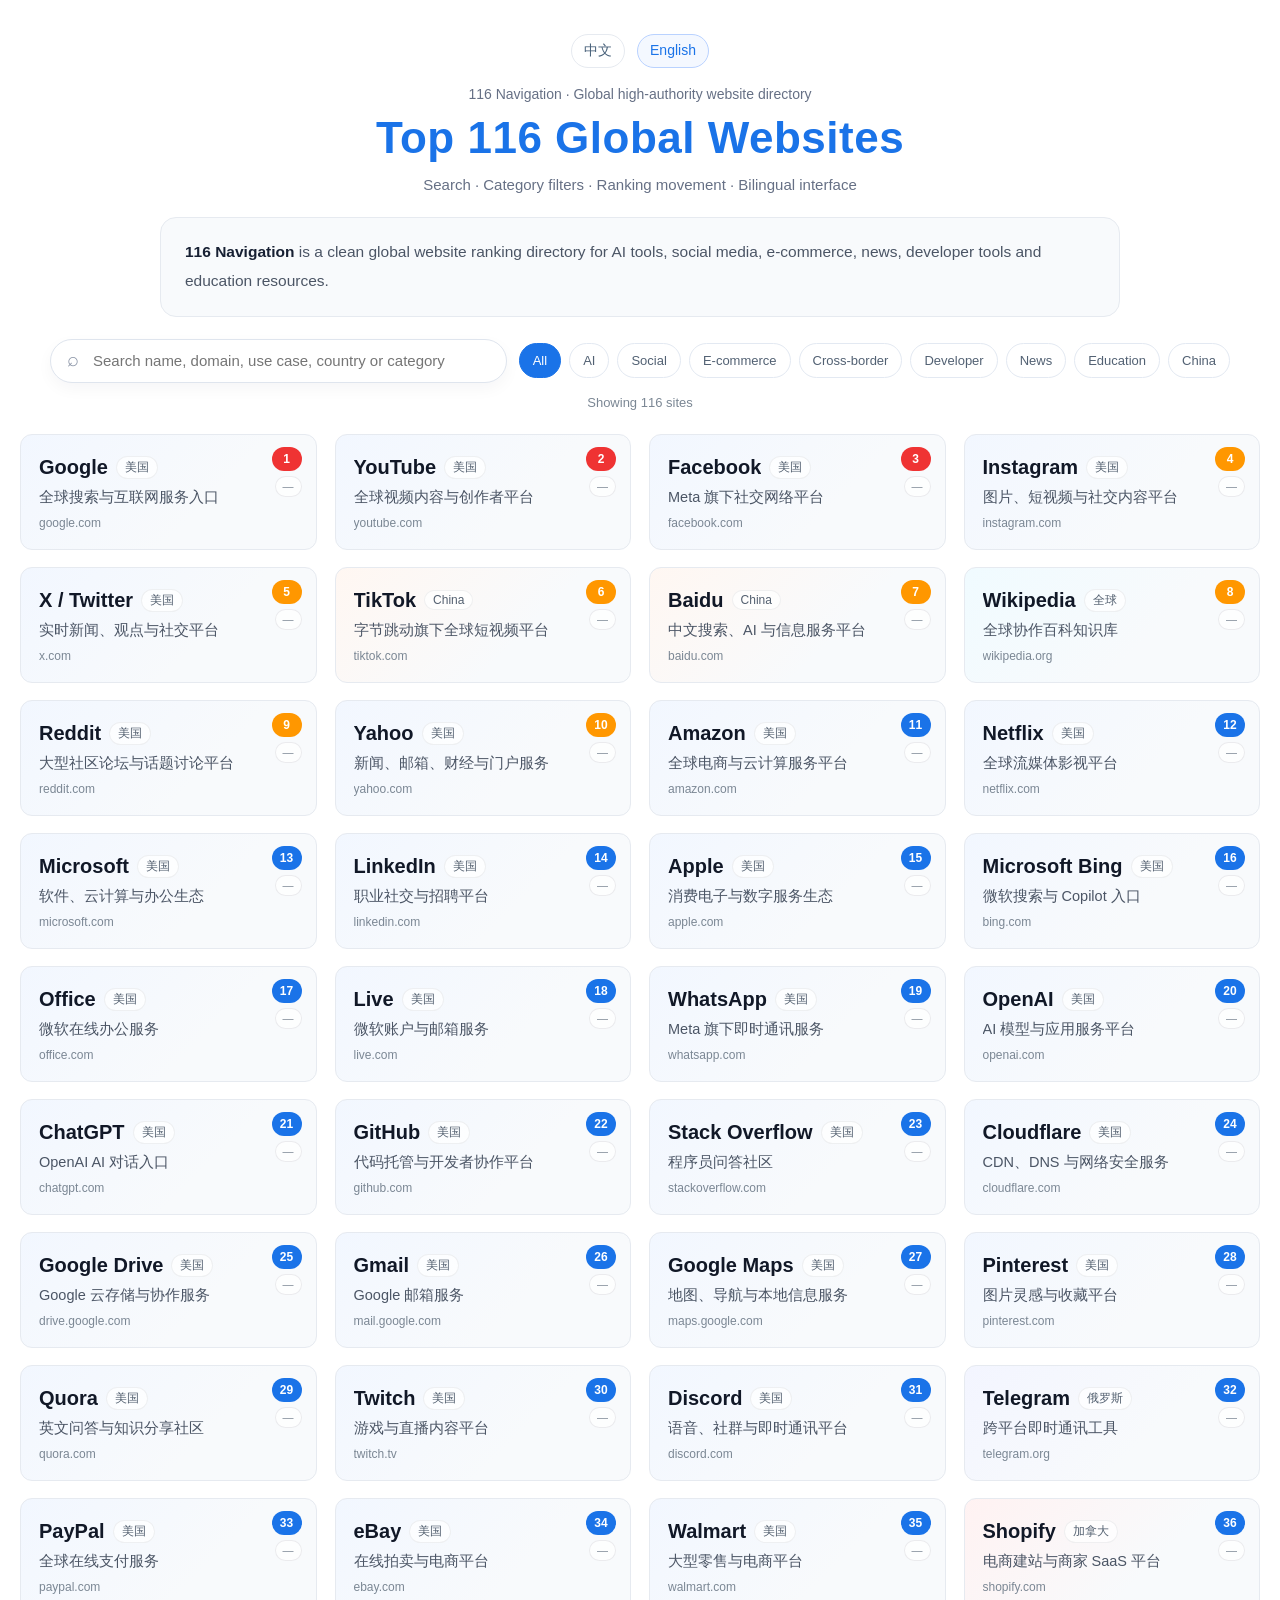
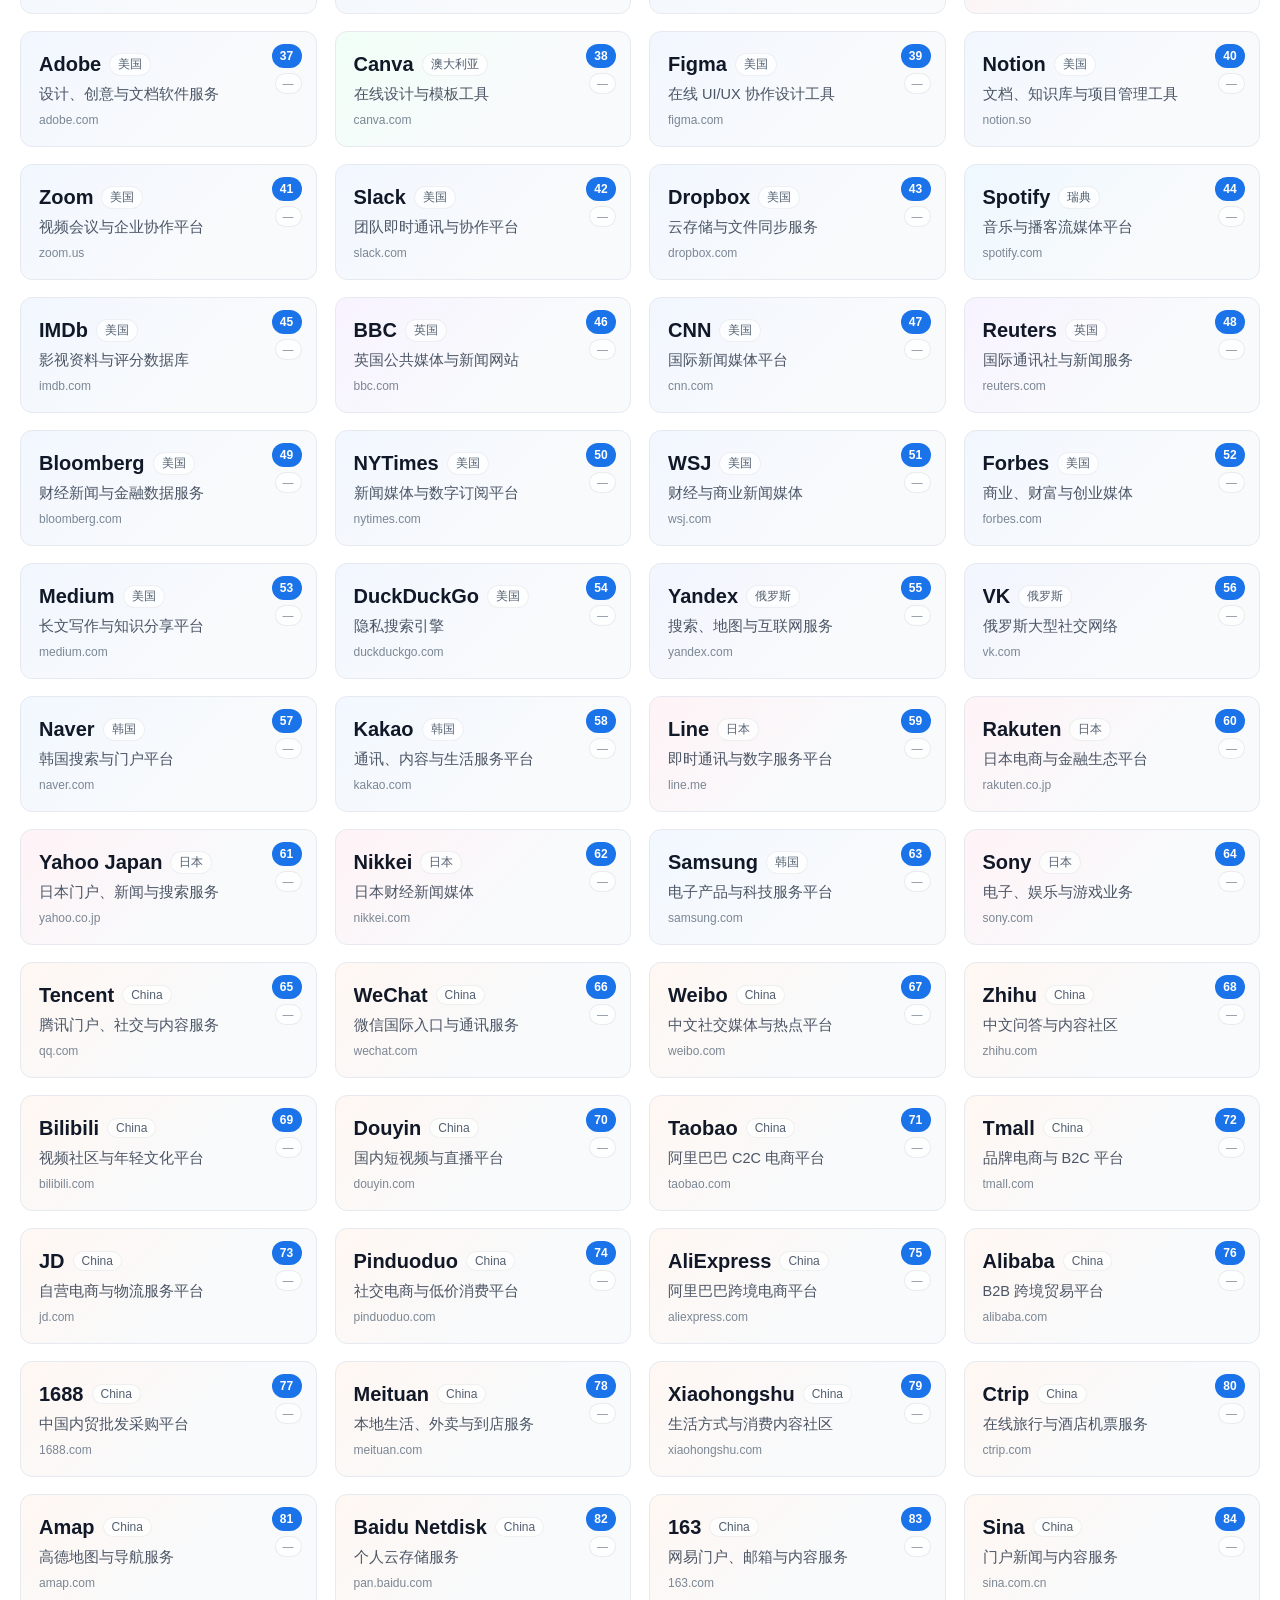
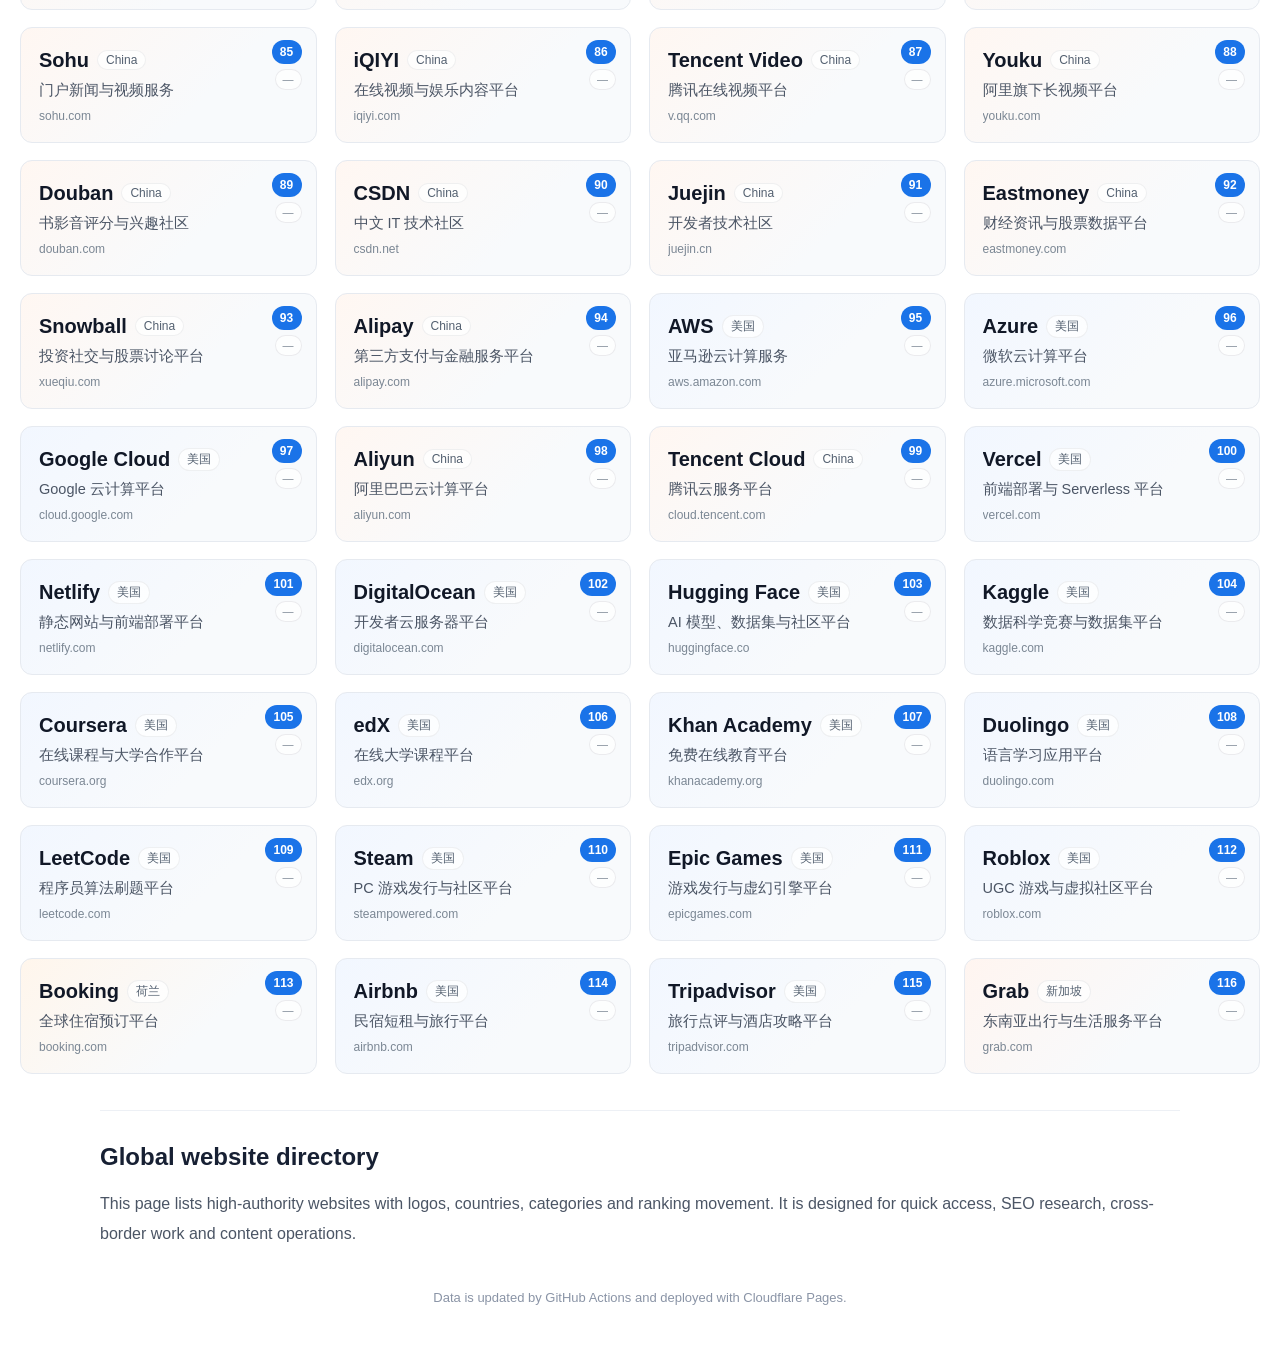
==== en/index.html @ c4fde1b6 "Add files via upload" ====
<!DOCTYPE html><html lang="en"><head><meta charset="UTF-8"><meta name="viewport" content="width=device-width, initial-scale=1.0"><title>Top 116 Global Websites｜116 Navigation</title><meta name="description" content="A high-authority website directory with search, category filters and ranking changes."><meta name="robots" content="index,follow"><link rel="stylesheet" href="../style.css"></head><body><div class="wrap"><nav class="topbar"><a href="../index.html">中文</a><a href="index.html" class="active">English</a></nav><header class="header"><div class="eyebrow">116 Navigation · Global high-authority website directory</div><h1>Top 116 Global Websites</h1><div class="subtitle">Search · Category filters · Ranking movement · Bilingual interface</div></header><section class="intro"><strong>116 Navigation</strong> is a clean global website ranking directory for AI tools, social media, e-commerce, news, developer tools and education resources.</section><section class="controls"><div class="searchbox"><input id="siteSearch" placeholder="Search name, domain, use case, country or category"></div><div class="filters"><button class="filter-btn" data-filter="">All</button><button class="filter-btn" data-filter="AI">AI</button><button class="filter-btn" data-filter="社交">Social</button><button class="filter-btn" data-filter="电商">E-commerce</button><button class="filter-btn" data-filter="跨境电商">Cross-border</button><button class="filter-btn" data-filter="开发者">Developer</button><button class="filter-btn" data-filter="新闻">News</button><button class="filter-btn" data-filter="教育">Education</button><button class="filter-btn" data-filter="中国">China</button></div><div class="stats" id="stats"></div></section><main class="grid" id="grid"></main><section class="seo-section"><h2>Global website directory</h2><p>This page lists high-authority websites with logos, countries, categories and ranking movement. It is designed for quick access, SEO research, cross-border work and content operations.</p></section><footer class="footer">Data is updated by GitHub Actions and deployed with Cloudflare Pages.</footer></div><script>window.PAGE_FILTER="";window.SITES_PATH="../sites.json";</script><script src="../app.js"></script></body></html>
---- style.css ----
*{margin:0;padding:0;box-sizing:border-box}
:root{--blue:#1a73e8;--text:#172033;--muted:#667085;--line:#e6eaf0;--card:#f8fafc;--shadow:0 10px 28px rgba(16,35,75,.09);--green:#12a150;--red:#e5484d;--orange:#f59e0b}
body{font-family:-apple-system,BlinkMacSystemFont,"Segoe UI",Roboto,"Microsoft YaHei",Arial,sans-serif;background:#fff;color:var(--text);min-height:100vh;padding:34px 20px 52px}.wrap{max-width:1840px;margin:0 auto}.topbar{display:flex;justify-content:center;gap:12px;flex-wrap:wrap;margin-bottom:18px}.topbar a{font-size:14px;color:#476079;text-decoration:none;padding:7px 12px;border:1px solid #e6eaf0;border-radius:999px;background:#fff}.topbar a:hover,.topbar a.active{color:#1a73e8;border-color:#b9d2ff;background:#f4f8ff}.header{text-align:center;margin:0 auto 24px}.eyebrow{font-size:14px;color:#667085;margin-bottom:12px}.header h1{font-size:44px;line-height:1.1;color:var(--blue);font-weight:800;letter-spacing:.5px}.subtitle{font-size:15px;color:#667085;margin-top:14px}.intro{max-width:960px;margin:18px auto 22px;font-size:15.5px;line-height:1.85;color:#4b5565;background:#f8fafc;border:1px solid #e6eaf0;border-radius:16px;padding:20px 24px}.intro strong{color:#172033}.controls{max-width:1180px;margin:0 auto 24px;display:flex;gap:12px;align-items:center;justify-content:center;flex-wrap:wrap}.searchbox{min-width:320px;max-width:520px;flex:1;position:relative}.searchbox input{width:100%;height:44px;border:1px solid #dfe5ee;border-radius:999px;padding:0 18px 0 42px;font-size:15px;outline:none;background:#fff;box-shadow:0 6px 16px rgba(15,23,42,.04)}.searchbox input:focus{border-color:#9fc2ff;box-shadow:0 0 0 4px rgba(26,115,232,.10)}.searchbox:before{content:'⌕';position:absolute;left:17px;top:9px;color:#8a94a6;font-size:20px}.filters{display:flex;gap:8px;flex-wrap:wrap;justify-content:center}.filter-btn{border:1px solid #e3e9f2;background:#fff;color:#526173;border-radius:999px;padding:9px 13px;font-size:13px;cursor:pointer}.filter-btn:hover,.filter-btn.active{color:#fff;background:#1a73e8;border-color:#1a73e8}.stats{width:100%;text-align:center;font-size:13px;color:#7b8794}.grid{display:grid;grid-template-columns:repeat(4,minmax(0,1fr));gap:17px 18px}.item{position:relative;display:flex;align-items:center;gap:16px;min-height:116px;border:1px solid var(--line);border-radius:12px;padding:18px 62px 18px 18px;background:var(--card);text-decoration:none;color:inherit;transition:.18s ease}.item:hover{transform:translateY(-2px);box-shadow:var(--shadow);border-color:#d7deea}.logo{width:62px;height:62px;border-radius:16px;background:#fff;border:1px solid rgba(0,0,0,.08);object-fit:contain;padding:8px;box-shadow:0 6px 16px rgba(15,23,42,.06);flex:0 0 62px}.rankbox{position:absolute;right:14px;top:12px;display:flex;flex-direction:column;align-items:flex-end;gap:5px}.rank{min-width:30px;height:24px;padding:0 8px;border-radius:999px;display:flex;align-items:center;justify-content:center;color:#fff;font-size:12px;font-weight:800;background:#1a73e8}.rank.top3{background:#ef3333}.rank.top10{background:#ff9700}.change{font-size:11px;line-height:1;border-radius:999px;padding:4px 7px;background:rgba(255,255,255,.75);border:1px solid rgba(15,23,42,.08);color:#7b8794}.change.up{color:var(--green);background:#ecfdf3}.change.down{color:var(--red);background:#fff1f2}.change.new{color:var(--orange);background:#fffbeb}.info{min-width:0;padding-top:2px}.name-row{display:flex;align-items:center;gap:8px;margin-bottom:7px;min-width:0}.name{font-size:20px;font-weight:800;color:#111827;white-space:nowrap;overflow:hidden;text-overflow:ellipsis}.badge{font-size:12px;border-radius:999px;padding:2px 8px;color:#536070;background:rgba(255,255,255,.72);border:1px solid rgba(15,23,42,.06);white-space:nowrap}.desc{font-size:14.5px;line-height:1.55;color:#4b5565;display:-webkit-box;-webkit-line-clamp:2;-webkit-box-orient:vertical;overflow:hidden}.domain{font-size:12px;color:#7b8794;margin-top:8px;white-space:nowrap;overflow:hidden;text-overflow:ellipsis}.seo-section{max-width:1080px;margin:36px auto 0;border-top:1px solid #edf0f5;padding-top:24px;color:#4b5565;line-height:1.85}.seo-section h2{font-size:24px;color:#172033;margin-bottom:10px}.seo-section h3{font-size:18px;color:#172033;margin:18px 0 6px}.seo-section ul{padding-left:22px}.footer{margin-top:42px;text-align:center;color:#8a94a6;font-size:13px}.item[data-country="中国"]{background:linear-gradient(135deg,#fff7f2,#f8fafc 62%)}.item[data-country="美国"]{background:linear-gradient(135deg,#f2f7ff,#f8fafc 62%)}.item[data-country="全球"]{background:linear-gradient(135deg,#f0fbff,#f8fafc 62%)}.item[data-country="英国"]{background:linear-gradient(135deg,#f8f3ff,#f8fafc 62%)}.item[data-country="日本"]{background:linear-gradient(135deg,#fff3f6,#f8fafc 62%)}.item[data-country="韩国"]{background:linear-gradient(135deg,#f2f8ff,#f8fafc 62%)}.item[data-country="俄罗斯"]{background:linear-gradient(135deg,#f3f5ff,#f8fafc 62%)}.item[data-country="加拿大"]{background:linear-gradient(135deg,#fff2f2,#f8fafc 62%)}.item[data-country="澳大利亚"]{background:linear-gradient(135deg,#f1fff7,#f8fafc 62%)}.item[data-country="新加坡"]{background:linear-gradient(135deg,#fff5f0,#f8fafc 62%)}.item[data-country="印度"]{background:linear-gradient(135deg,#fff9e8,#f8fafc 62%)}.item[data-country="荷兰"]{background:linear-gradient(135deg,#fff6ec,#f8fafc 62%)}.item[data-country="瑞典"]{background:linear-gradient(135deg,#eef8ff,#f8fafc 62%)}@media(max-width:1200px){.grid{grid-template-columns:repeat(3,1fr)}}@media(max-width:850px){.grid{grid-template-columns:repeat(2,1fr)}.header h1{font-size:36px}.searchbox{min-width:260px}}@media(max-width:560px){body{padding:24px 12px}.grid{grid-template-columns:1fr}.item{min-height:104px}.topbar{gap:8px}.topbar a{font-size:12px;padding:6px 9px}.intro{padding:16px}.header h1{font-size:32px}.controls{align-items:stretch}.searchbox{min-width:100%}.filter-btn{font-size:12px;padding:8px 10px}}
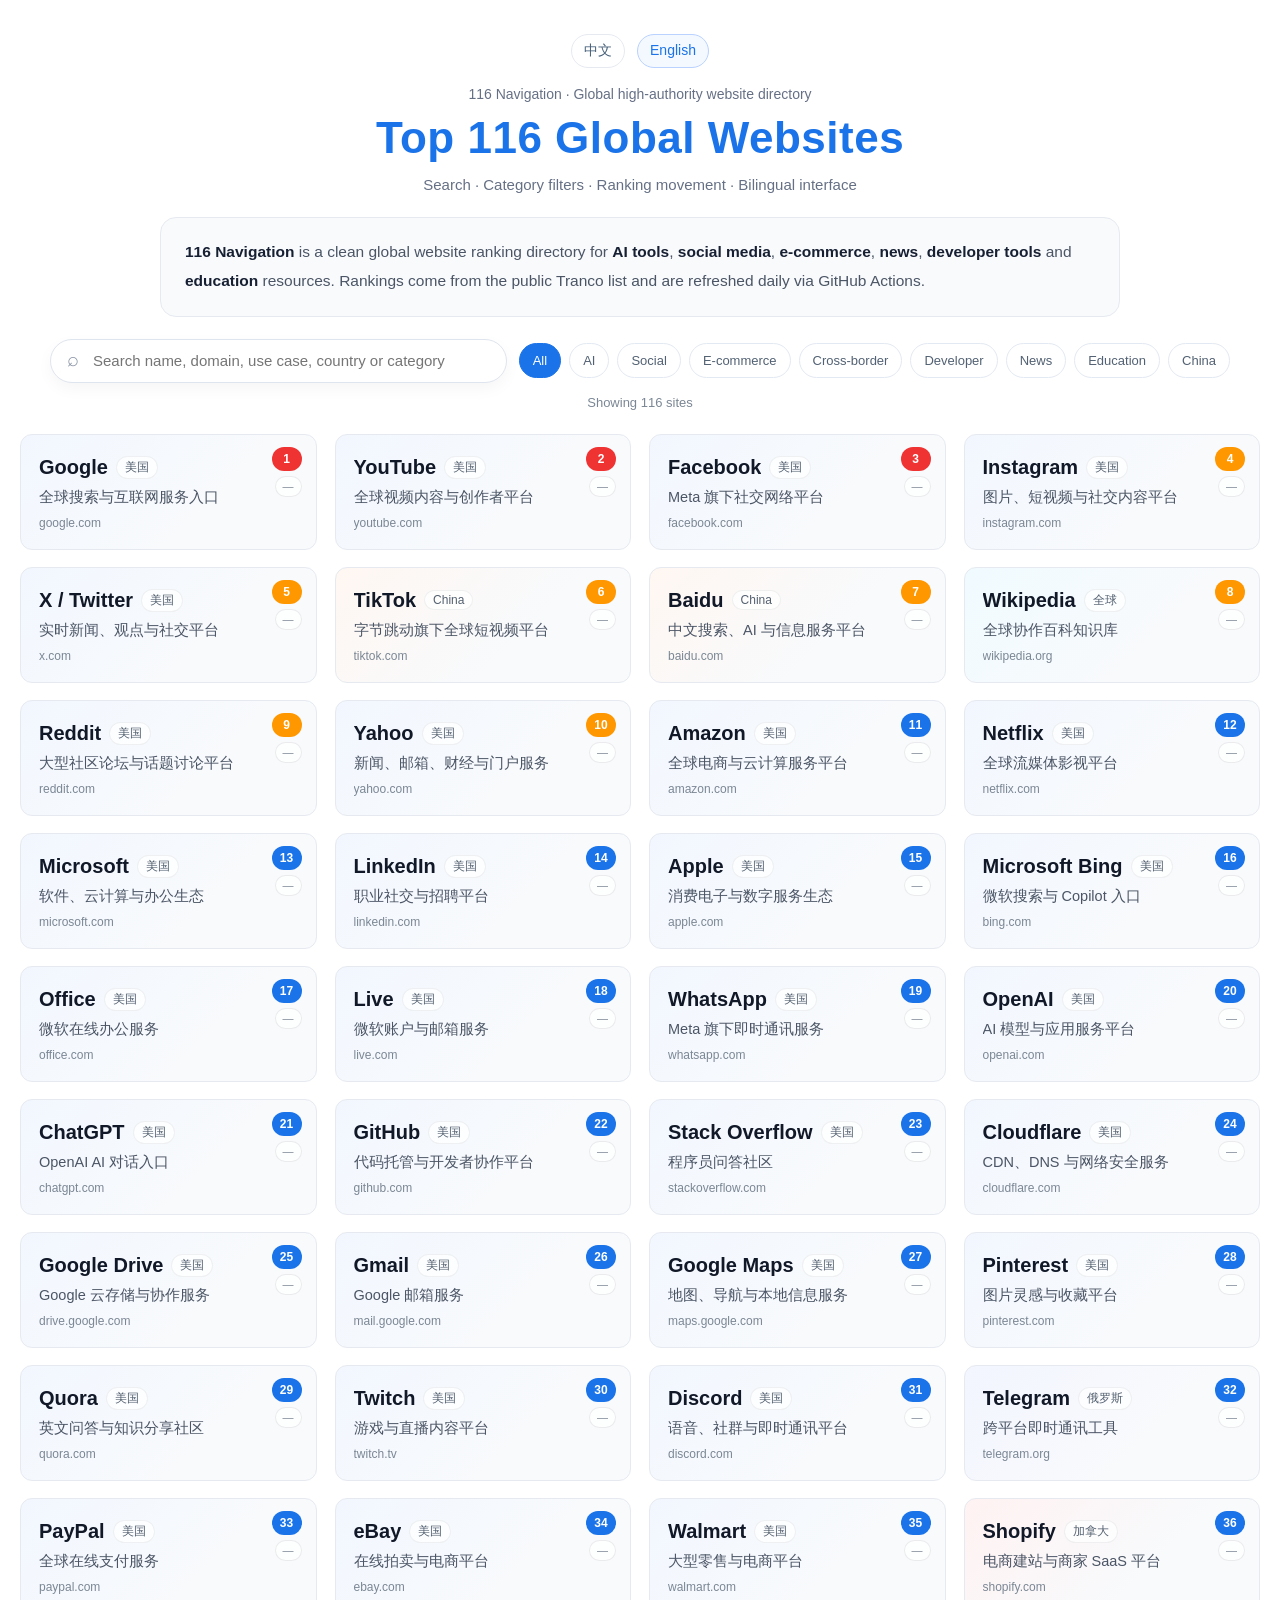
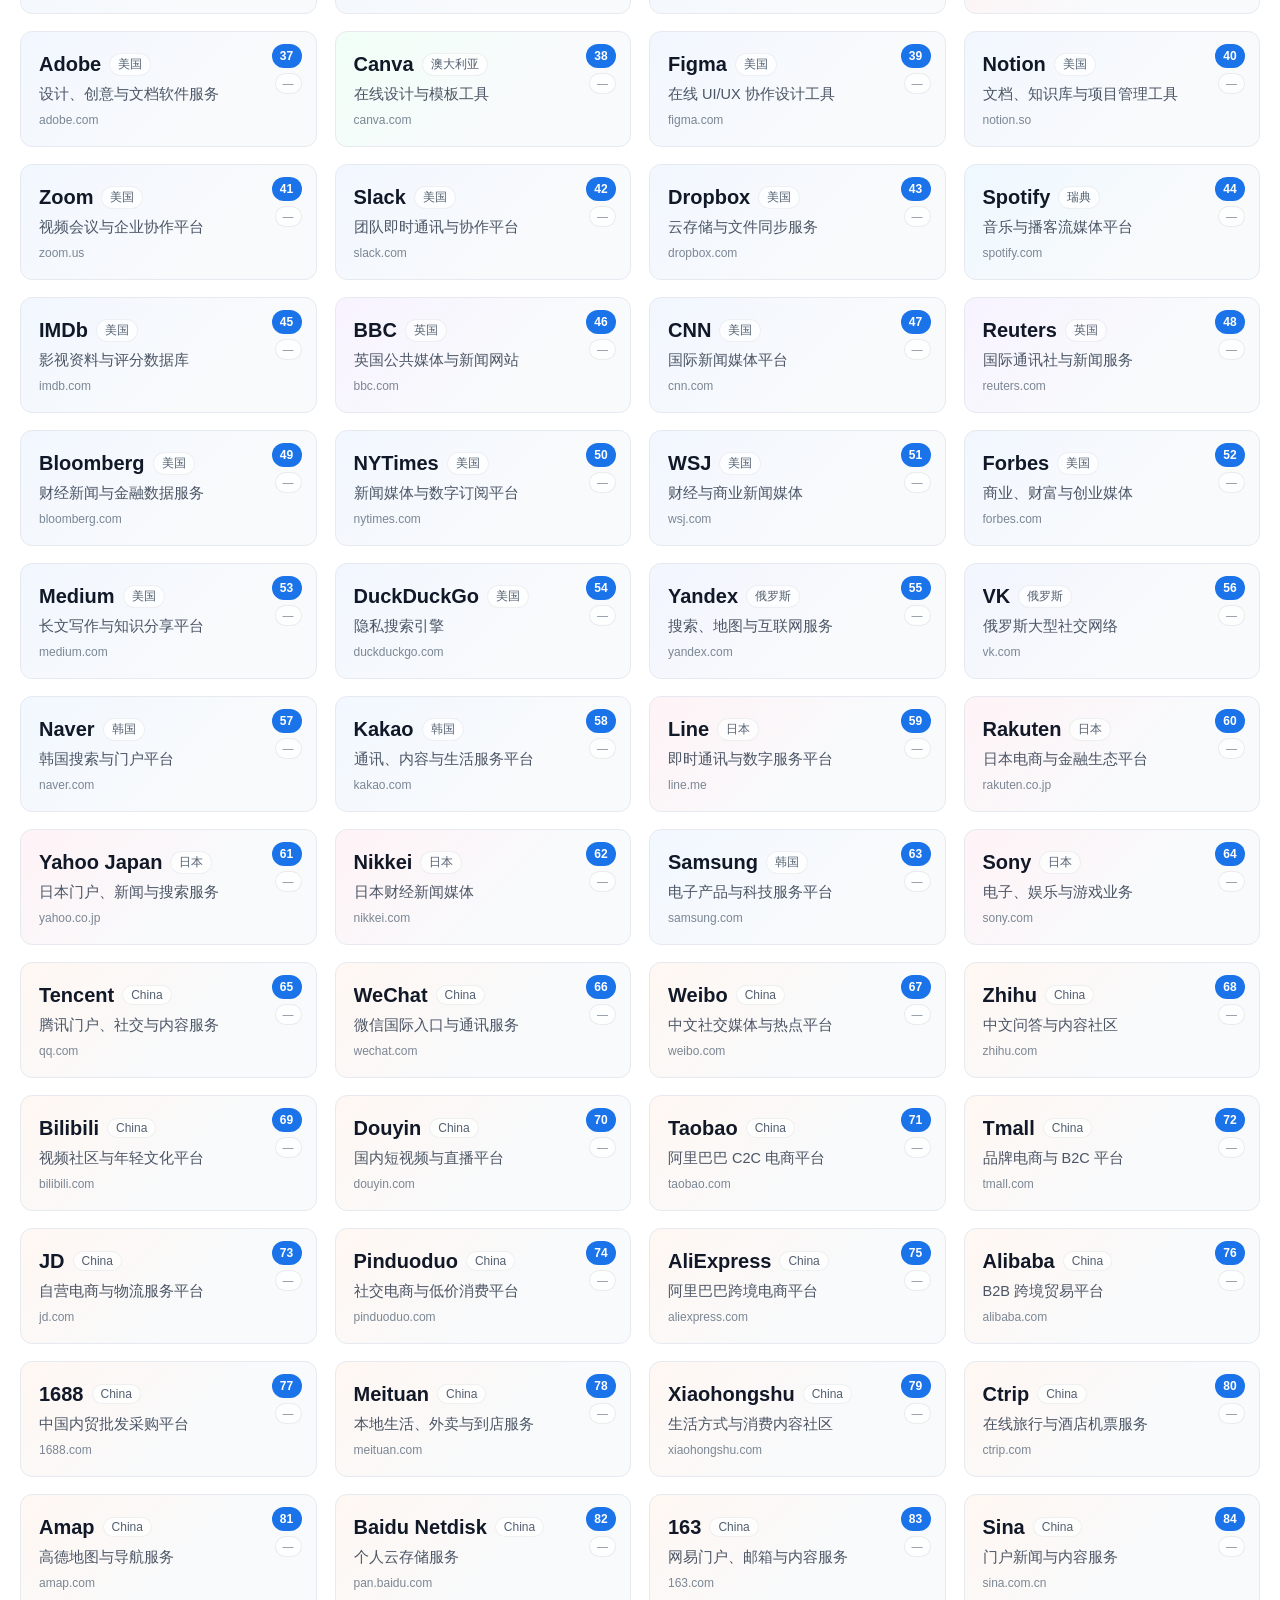
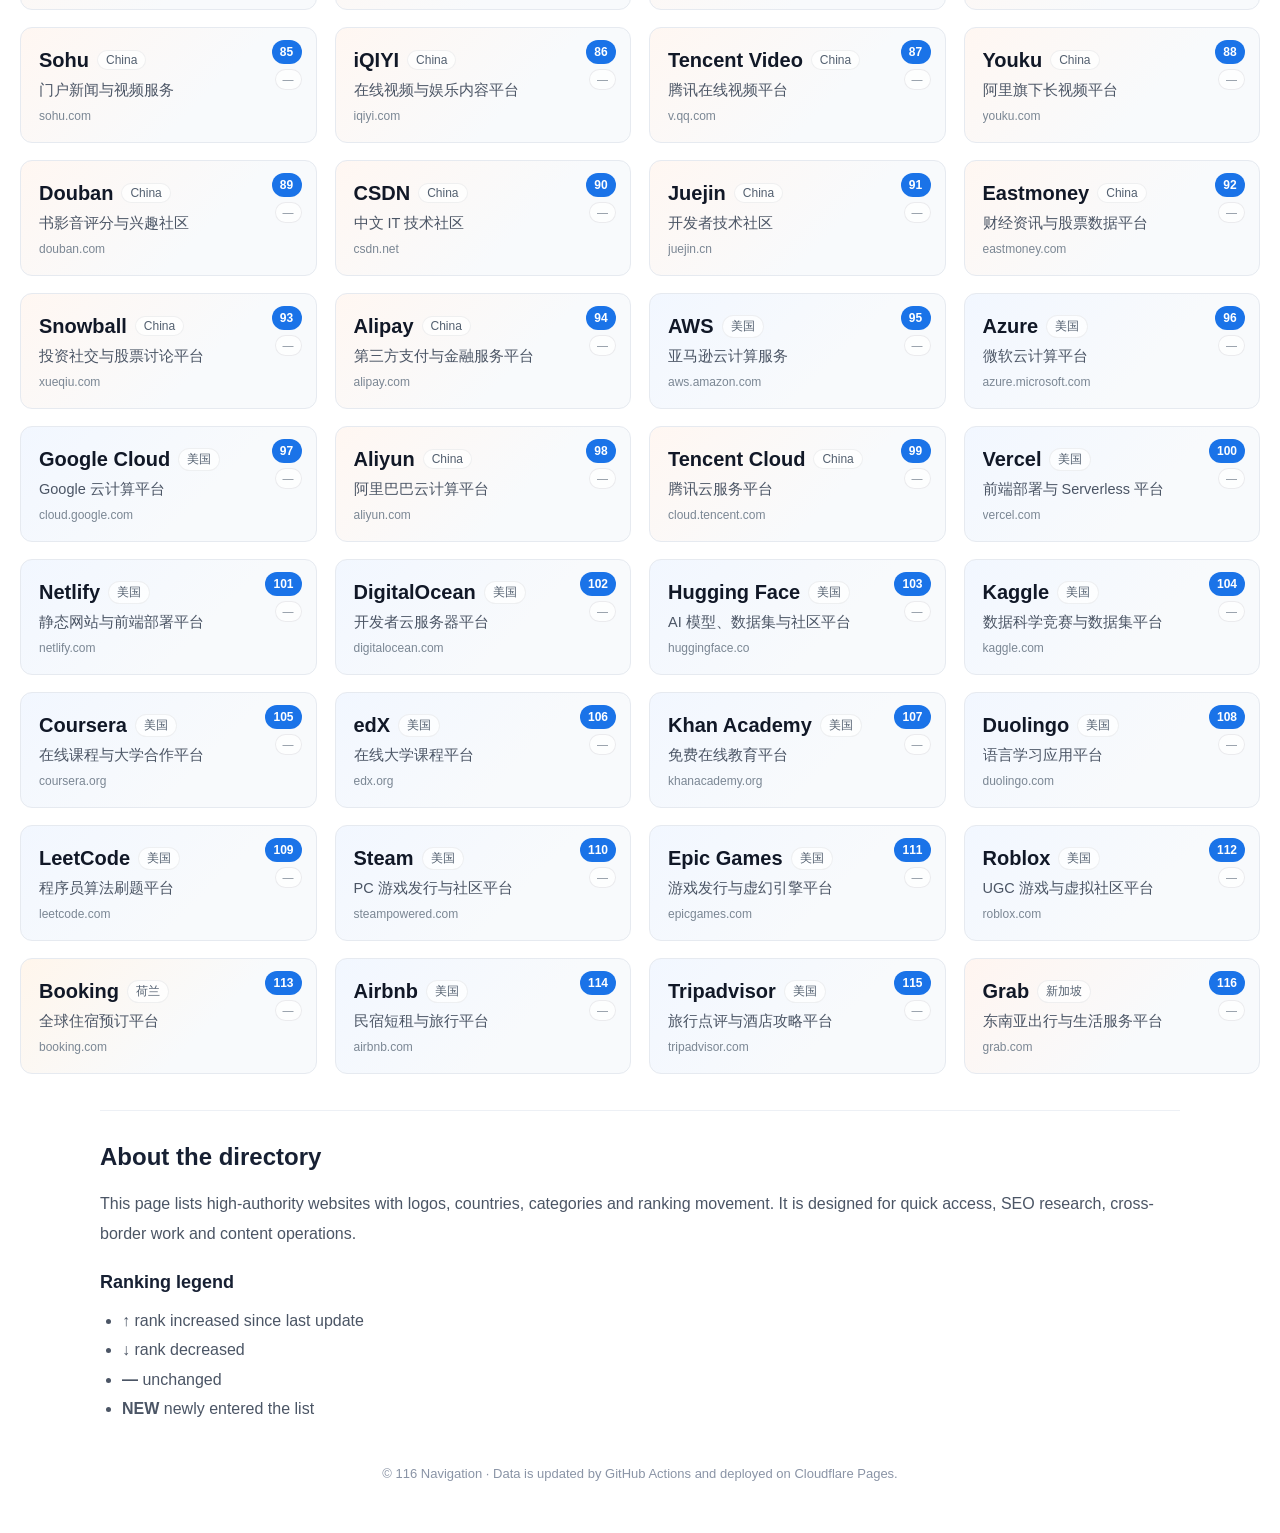
==== commit 7c83e76b: "Refine homepage and SEO metadata" ====
--- a/en/index.html
+++ b/en/index.html
@@ -1 +1,125 @@
-<!DOCTYPE html><html lang="en"><head><meta charset="UTF-8"><meta name="viewport" content="width=device-width, initial-scale=1.0"><title>Top 116 Global Websites｜116 Navigation</title><meta name="description" content="A high-authority website directory with search, category filters and ranking changes."><meta name="robots" content="index,follow"><link rel="stylesheet" href="../style.css"></head><body><div class="wrap"><nav class="topbar"><a href="../index.html">中文</a><a href="index.html" class="active">English</a></nav><header class="header"><div class="eyebrow">116 Navigation · Global high-authority website directory</div><h1>Top 116 Global Websites</h1><div class="subtitle">Search · Category filters · Ranking movement · Bilingual interface</div></header><section class="intro"><strong>116 Navigation</strong> is a clean global website ranking directory for AI tools, social media, e-commerce, news, developer tools and education resources.</section><section class="controls"><div class="searchbox"><input id="siteSearch" placeholder="Search name, domain, use case, country or category"></div><div class="filters"><button class="filter-btn" data-filter="">All</button><button class="filter-btn" data-filter="AI">AI</button><button class="filter-btn" data-filter="社交">Social</button><button class="filter-btn" data-filter="电商">E-commerce</button><button class="filter-btn" data-filter="跨境电商">Cross-border</button><button class="filter-btn" data-filter="开发者">Developer</button><button class="filter-btn" data-filter="新闻">News</button><button class="filter-btn" data-filter="教育">Education</button><button class="filter-btn" data-filter="中国">China</button></div><div class="stats" id="stats"></div></section><main class="grid" id="grid"></main><section class="seo-section"><h2>Global website directory</h2><p>This page lists high-authority websites with logos, countries, categories and ranking movement. It is designed for quick access, SEO research, cross-border work and content operations.</p></section><footer class="footer">Data is updated by GitHub Actions and deployed with Cloudflare Pages.</footer></div><script>window.PAGE_FILTER="";window.SITES_PATH="../sites.json";</script><script src="../app.js"></script></body></html>+<!DOCTYPE html>
+<html lang="en">
+<head>
+  <meta charset="UTF-8">
+  <meta name="viewport" content="width=device-width, initial-scale=1.0">
+  <title>Top 116 Global Websites · High-Authority Directory · 116 Navigation</title>
+  <meta name="description" content="116 Navigation is a curated directory of the top 116 high-authority global websites across AI, social media, e-commerce, news, developer tools and education, with daily-updated ranking changes.">
+  <meta name="keywords" content="top websites, global website ranking, AI tools directory, cross-border e-commerce, developer tools, 116 navigation">
+  <meta name="robots" content="index,follow,max-image-preview:large,max-snippet:-1">
+  <meta name="author" content="116 Navigation">
+  <meta name="theme-color" content="#1a73e8">
+  <link rel="canonical" href="https://116.ccwu.cc/en/index.html">
+  <link rel="alternate" hreflang="zh-CN" href="https://116.ccwu.cc/">
+  <link rel="alternate" hreflang="en" href="https://116.ccwu.cc/en/index.html">
+  <link rel="alternate" hreflang="x-default" href="https://116.ccwu.cc/">
+  <link rel="icon" href="https://www.google.com/s2/favicons?domain=116.ccwu.cc&sz=64" type="image/x-icon">
+  <link rel="stylesheet" href="../style.css">
+
+  <meta property="og:type" content="website">
+  <meta property="og:site_name" content="116 Navigation">
+  <meta property="og:title" content="Top 116 Global Websites · 116 Navigation">
+  <meta property="og:description" content="A high-authority directory of AI tools, social media, e-commerce, news and developer websites, updated daily.">
+  <meta property="og:url" content="https://116.ccwu.cc/en/index.html">
+  <meta property="og:locale" content="en_US">
+  <meta property="og:locale:alternate" content="zh_CN">
+  <meta property="og:image" content="https://116.ccwu.cc/og-image.png">
+
+  <meta name="twitter:card" content="summary_large_image">
+  <meta name="twitter:title" content="Top 116 Global Websites · 116 Navigation">
+  <meta name="twitter:description" content="A curated directory of high-authority websites, updated daily.">
+  <meta name="twitter:image" content="https://116.ccwu.cc/og-image.png">
+
+  <link rel="preconnect" href="https://www.google.com" crossorigin>
+  <link rel="dns-prefetch" href="https://www.google.com">
+
+  <script type="application/ld+json">
+  {
+    "@context": "https://schema.org",
+    "@type": "WebSite",
+    "name": "116 Navigation",
+    "alternateName": "116导航",
+    "url": "https://116.ccwu.cc/en/index.html",
+    "description": "A curated directory of top 116 high-authority global websites, updated daily.",
+    "inLanguage": "en",
+    "publisher": {
+      "@type": "Organization",
+      "name": "116 Navigation",
+      "url": "https://116.ccwu.cc/"
+    },
+    "potentialAction": {
+      "@type": "SearchAction",
+      "target": "https://116.ccwu.cc/en/index.html?q={search_term_string}",
+      "query-input": "required name=search_term_string"
+    }
+  }
+  </script>
+  <script type="application/ld+json">
+  {
+    "@context": "https://schema.org",
+    "@type": "BreadcrumbList",
+    "itemListElement": [
+      {"@type":"ListItem","position":1,"name":"Home","item":"https://116.ccwu.cc/en/index.html"}
+    ]
+  }
+  </script>
+</head>
+<body>
+  <div class="wrap">
+    <nav class="topbar" aria-label="Primary">
+      <a href="../index.html" hreflang="zh-CN">中文</a>
+      <a href="index.html" class="active" aria-current="page">English</a>
+    </nav>
+
+    <header class="header">
+      <div class="eyebrow">116 Navigation · Global high-authority website directory</div>
+      <h1>Top 116 Global Websites</h1>
+      <div class="subtitle">Search · Category filters · Ranking movement · Bilingual interface</div>
+    </header>
+
+    <section class="intro">
+      <strong>116 Navigation</strong> is a clean global website ranking directory for <strong>AI tools</strong>, <strong>social media</strong>, <strong>e-commerce</strong>, <strong>news</strong>, <strong>developer tools</strong> and <strong>education</strong> resources. Rankings come from the public Tranco list and are refreshed daily via GitHub Actions.
+    </section>
+
+    <section class="controls">
+      <div class="searchbox">
+        <input id="siteSearch" placeholder="Search name, domain, use case, country or category" aria-label="Search websites">
+      </div>
+      <div class="filters" role="group" aria-label="Category filters">
+        <button class="filter-btn" data-filter="">All</button>
+        <button class="filter-btn" data-filter="AI">AI</button>
+        <button class="filter-btn" data-filter="社交">Social</button>
+        <button class="filter-btn" data-filter="电商">E-commerce</button>
+        <button class="filter-btn" data-filter="跨境电商">Cross-border</button>
+        <button class="filter-btn" data-filter="开发者">Developer</button>
+        <button class="filter-btn" data-filter="新闻">News</button>
+        <button class="filter-btn" data-filter="教育">Education</button>
+        <button class="filter-btn" data-filter="中国">China</button>
+      </div>
+      <div class="stats" id="stats"></div>
+    </section>
+
+    <main class="grid" id="grid" aria-live="polite"></main>
+
+    <section class="seo-section">
+      <h2>About the directory</h2>
+      <p>This page lists high-authority websites with logos, countries, categories and ranking movement. It is designed for quick access, SEO research, cross-border work and content operations.</p>
+      <h3>Ranking legend</h3>
+      <ul>
+        <li><strong>↑</strong> rank increased since last update</li>
+        <li><strong>↓</strong> rank decreased</li>
+        <li><strong>—</strong> unchanged</li>
+        <li><strong>NEW</strong> newly entered the list</li>
+      </ul>
+    </section>
+
+    <footer class="footer">© 116 Navigation · Data is updated by GitHub Actions and deployed on Cloudflare Pages.</footer>
+  </div>
+
+  <script>
+    window.PAGE_FILTER = "";
+    window.SITES_PATH = "../sites.json";
+  </script>
+  <script src="../app.js"></script>
+</body>
+</html>
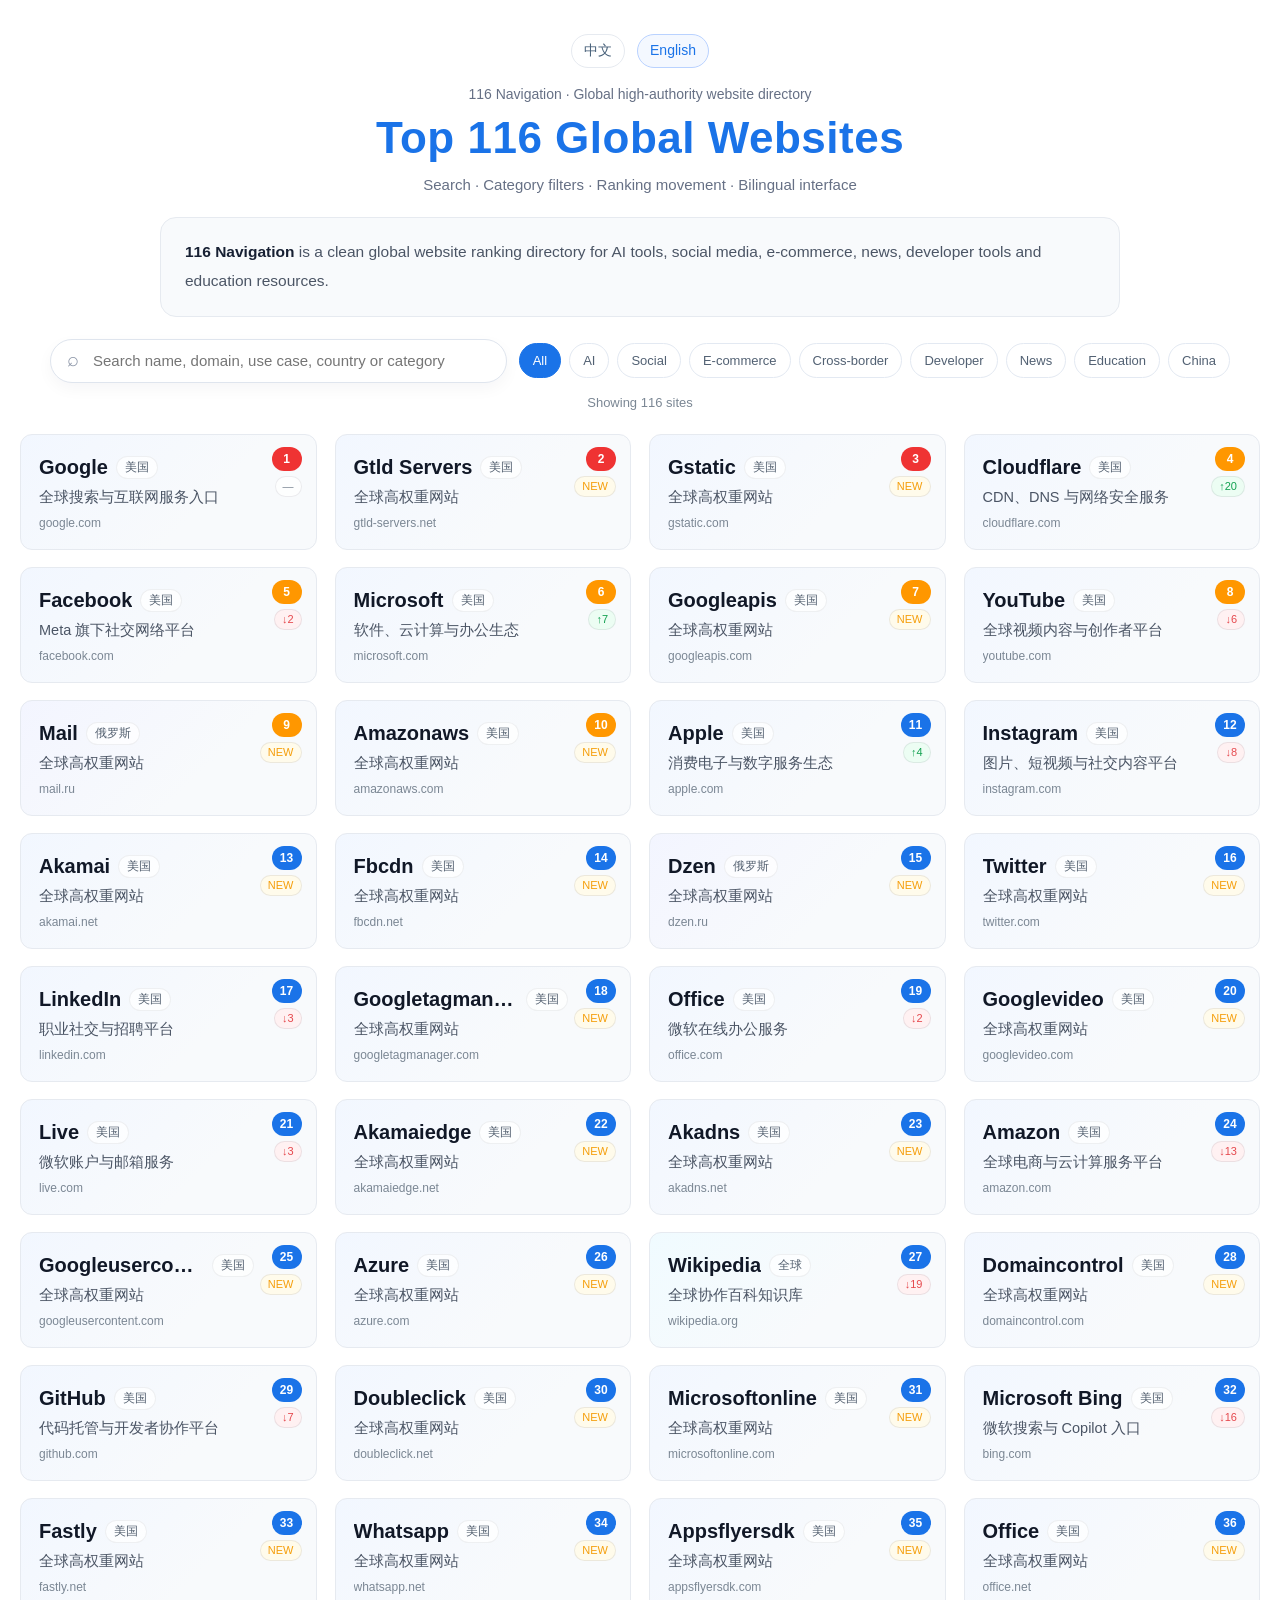
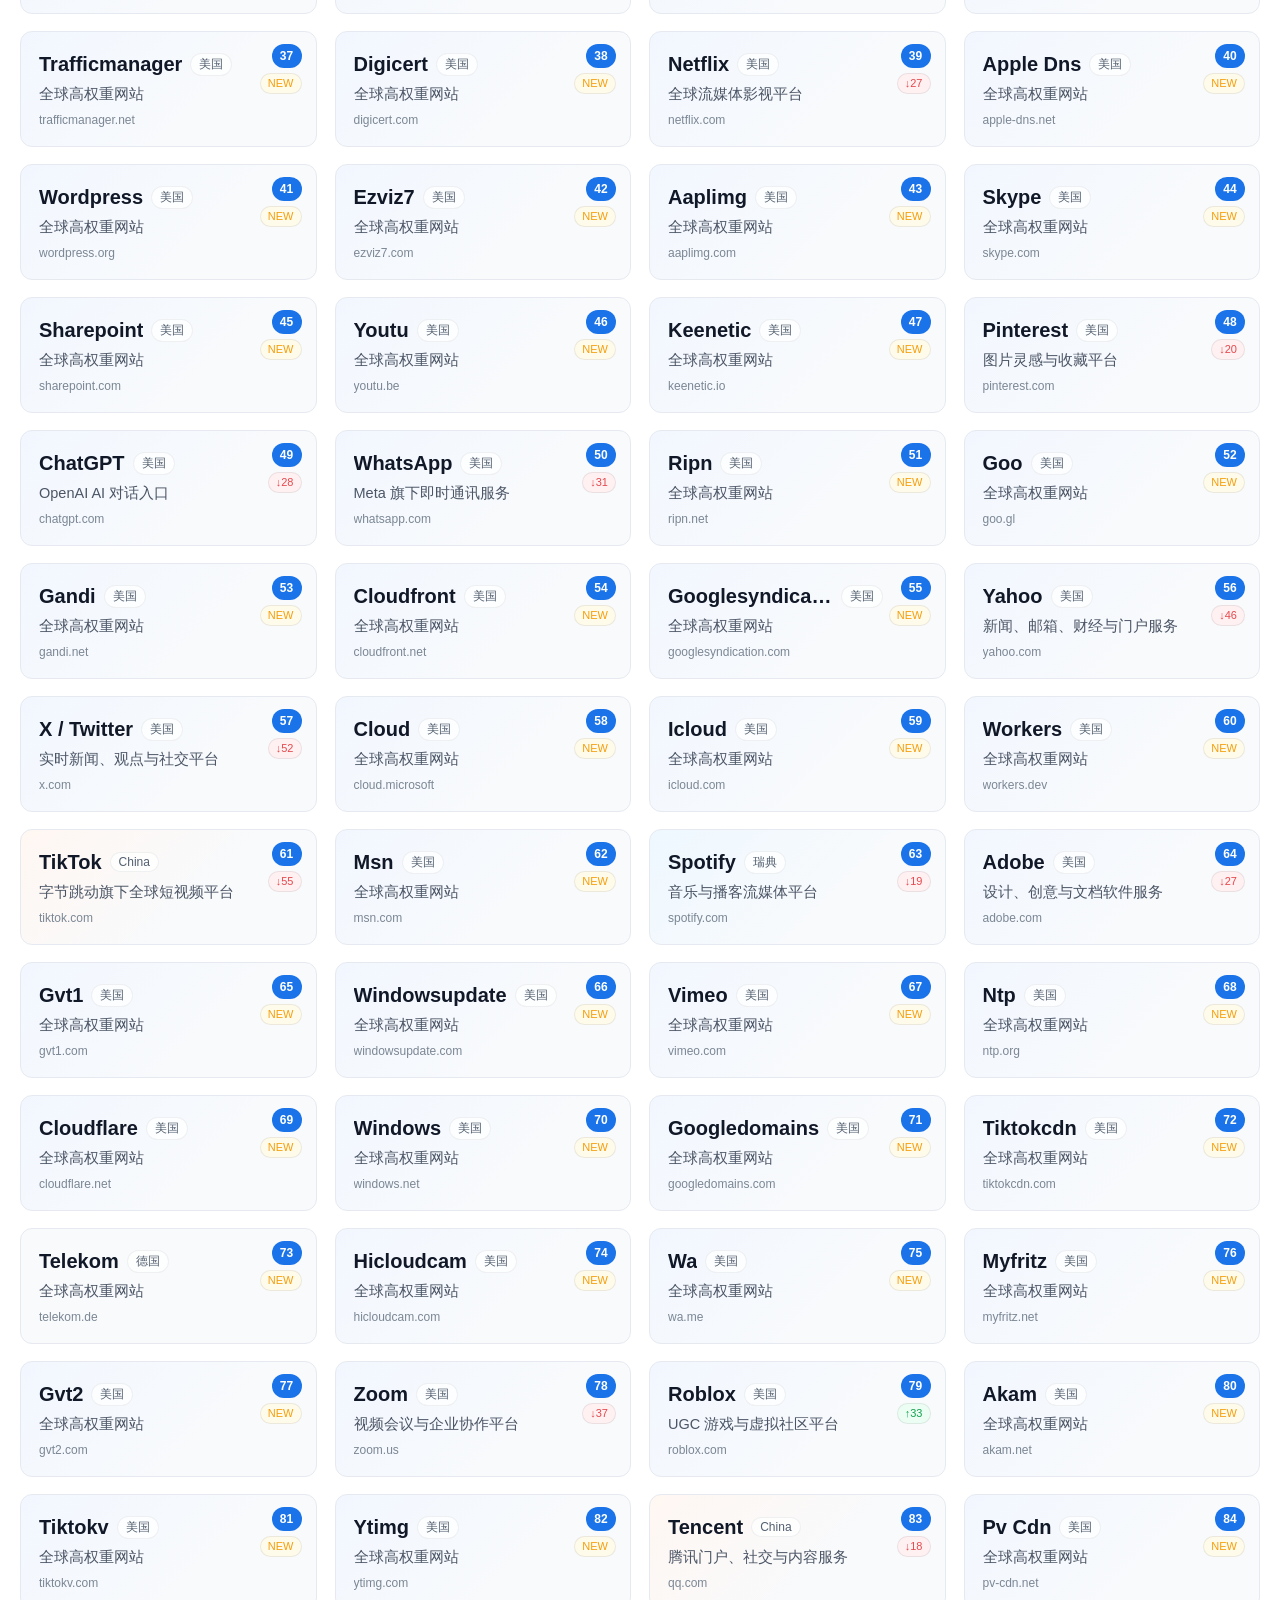
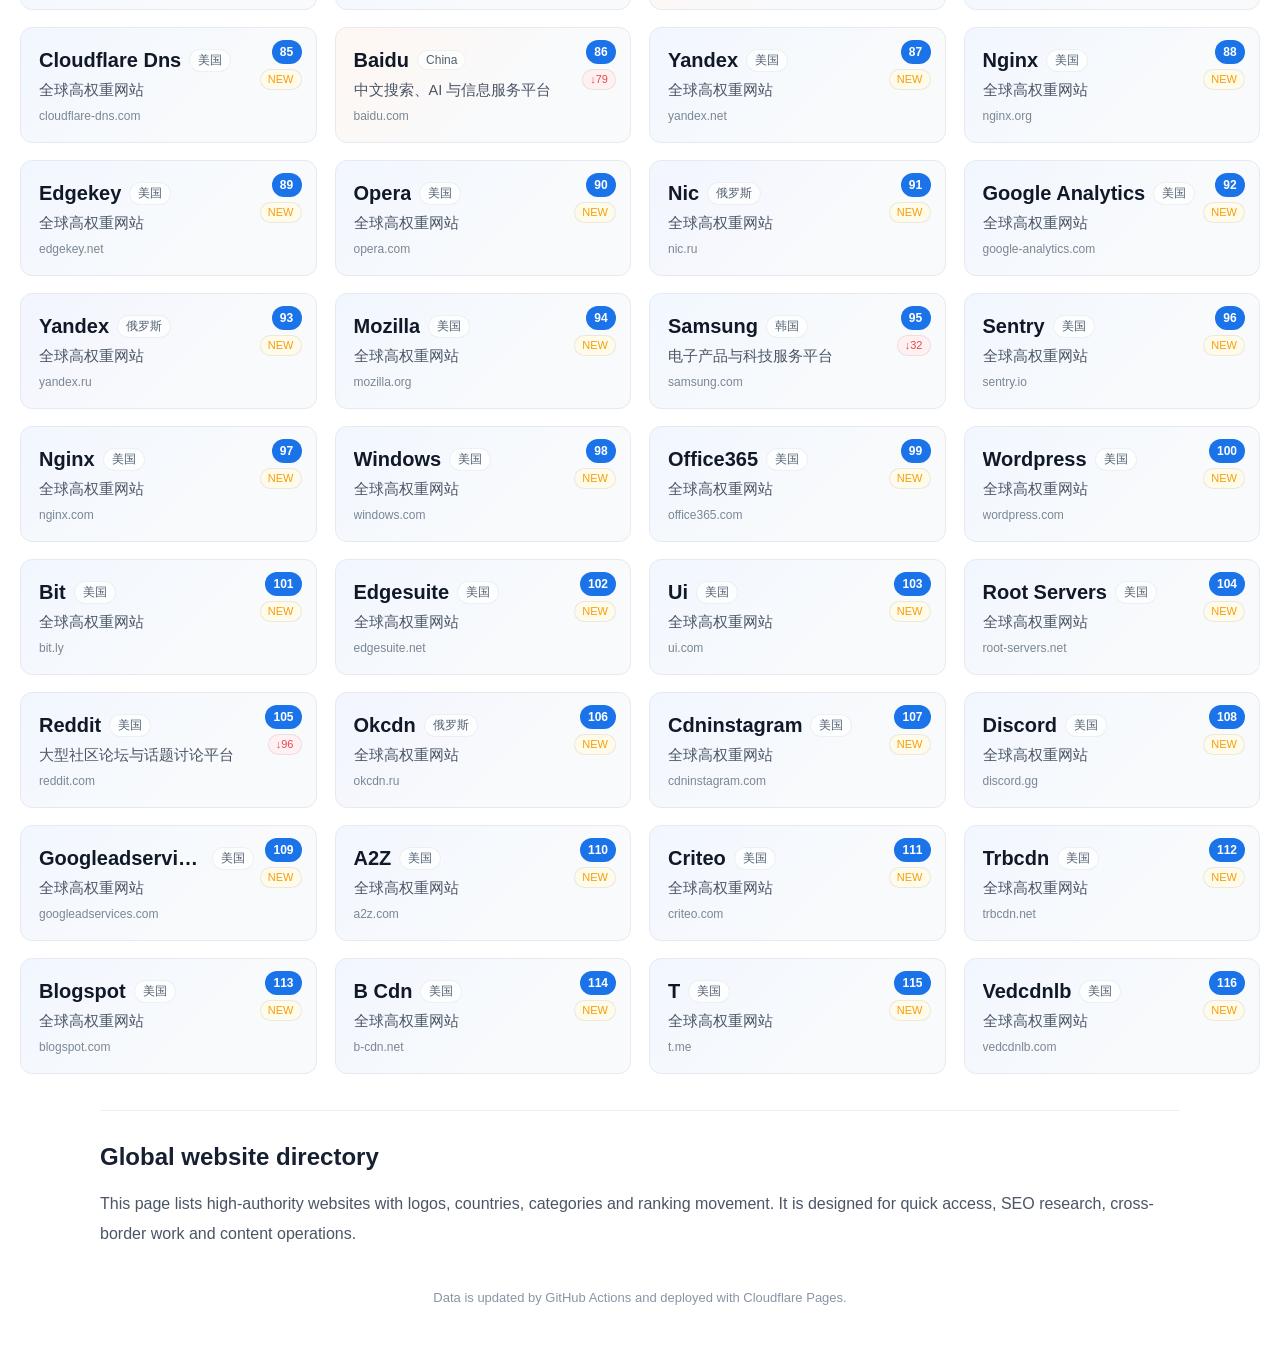
==== commit 230f6bb2: "Revert site to previous stable ranking" ====
--- a/en/index.html
+++ b/en/index.html
@@ -1,125 +1 @@
-<!DOCTYPE html>
-<html lang="en">
-<head>
-  <meta charset="UTF-8">
-  <meta name="viewport" content="width=device-width, initial-scale=1.0">
-  <title>Top 116 Global Websites · High-Authority Directory · 116 Navigation</title>
-  <meta name="description" content="116 Navigation is a curated directory of the top 116 high-authority global websites across AI, social media, e-commerce, news, developer tools and education, with daily-updated ranking changes.">
-  <meta name="keywords" content="top websites, global website ranking, AI tools directory, cross-border e-commerce, developer tools, 116 navigation">
-  <meta name="robots" content="index,follow,max-image-preview:large,max-snippet:-1">
-  <meta name="author" content="116 Navigation">
-  <meta name="theme-color" content="#1a73e8">
-  <link rel="canonical" href="https://116.ccwu.cc/en/index.html">
-  <link rel="alternate" hreflang="zh-CN" href="https://116.ccwu.cc/">
-  <link rel="alternate" hreflang="en" href="https://116.ccwu.cc/en/index.html">
-  <link rel="alternate" hreflang="x-default" href="https://116.ccwu.cc/">
-  <link rel="icon" href="https://www.google.com/s2/favicons?domain=116.ccwu.cc&sz=64" type="image/x-icon">
-  <link rel="stylesheet" href="../style.css">
-
-  <meta property="og:type" content="website">
-  <meta property="og:site_name" content="116 Navigation">
-  <meta property="og:title" content="Top 116 Global Websites · 116 Navigation">
-  <meta property="og:description" content="A high-authority directory of AI tools, social media, e-commerce, news and developer websites, updated daily.">
-  <meta property="og:url" content="https://116.ccwu.cc/en/index.html">
-  <meta property="og:locale" content="en_US">
-  <meta property="og:locale:alternate" content="zh_CN">
-  <meta property="og:image" content="https://116.ccwu.cc/og-image.png">
-
-  <meta name="twitter:card" content="summary_large_image">
-  <meta name="twitter:title" content="Top 116 Global Websites · 116 Navigation">
-  <meta name="twitter:description" content="A curated directory of high-authority websites, updated daily.">
-  <meta name="twitter:image" content="https://116.ccwu.cc/og-image.png">
-
-  <link rel="preconnect" href="https://www.google.com" crossorigin>
-  <link rel="dns-prefetch" href="https://www.google.com">
-
-  <script type="application/ld+json">
-  {
-    "@context": "https://schema.org",
-    "@type": "WebSite",
-    "name": "116 Navigation",
-    "alternateName": "116导航",
-    "url": "https://116.ccwu.cc/en/index.html",
-    "description": "A curated directory of top 116 high-authority global websites, updated daily.",
-    "inLanguage": "en",
-    "publisher": {
-      "@type": "Organization",
-      "name": "116 Navigation",
-      "url": "https://116.ccwu.cc/"
-    },
-    "potentialAction": {
-      "@type": "SearchAction",
-      "target": "https://116.ccwu.cc/en/index.html?q={search_term_string}",
-      "query-input": "required name=search_term_string"
-    }
-  }
-  </script>
-  <script type="application/ld+json">
-  {
-    "@context": "https://schema.org",
-    "@type": "BreadcrumbList",
-    "itemListElement": [
-      {"@type":"ListItem","position":1,"name":"Home","item":"https://116.ccwu.cc/en/index.html"}
-    ]
-  }
-  </script>
-</head>
-<body>
-  <div class="wrap">
-    <nav class="topbar" aria-label="Primary">
-      <a href="../index.html" hreflang="zh-CN">中文</a>
-      <a href="index.html" class="active" aria-current="page">English</a>
-    </nav>
-
-    <header class="header">
-      <div class="eyebrow">116 Navigation · Global high-authority website directory</div>
-      <h1>Top 116 Global Websites</h1>
-      <div class="subtitle">Search · Category filters · Ranking movement · Bilingual interface</div>
-    </header>
-
-    <section class="intro">
-      <strong>116 Navigation</strong> is a clean global website ranking directory for <strong>AI tools</strong>, <strong>social media</strong>, <strong>e-commerce</strong>, <strong>news</strong>, <strong>developer tools</strong> and <strong>education</strong> resources. Rankings come from the public Tranco list and are refreshed daily via GitHub Actions.
-    </section>
-
-    <section class="controls">
-      <div class="searchbox">
-        <input id="siteSearch" placeholder="Search name, domain, use case, country or category" aria-label="Search websites">
-      </div>
-      <div class="filters" role="group" aria-label="Category filters">
-        <button class="filter-btn" data-filter="">All</button>
-        <button class="filter-btn" data-filter="AI">AI</button>
-        <button class="filter-btn" data-filter="社交">Social</button>
-        <button class="filter-btn" data-filter="电商">E-commerce</button>
-        <button class="filter-btn" data-filter="跨境电商">Cross-border</button>
-        <button class="filter-btn" data-filter="开发者">Developer</button>
-        <button class="filter-btn" data-filter="新闻">News</button>
-        <button class="filter-btn" data-filter="教育">Education</button>
-        <button class="filter-btn" data-filter="中国">China</button>
-      </div>
-      <div class="stats" id="stats"></div>
-    </section>
-
-    <main class="grid" id="grid" aria-live="polite"></main>
-
-    <section class="seo-section">
-      <h2>About the directory</h2>
-      <p>This page lists high-authority websites with logos, countries, categories and ranking movement. It is designed for quick access, SEO research, cross-border work and content operations.</p>
-      <h3>Ranking legend</h3>
-      <ul>
-        <li><strong>↑</strong> rank increased since last update</li>
-        <li><strong>↓</strong> rank decreased</li>
-        <li><strong>—</strong> unchanged</li>
-        <li><strong>NEW</strong> newly entered the list</li>
-      </ul>
-    </section>
-
-    <footer class="footer">© 116 Navigation · Data is updated by GitHub Actions and deployed on Cloudflare Pages.</footer>
-  </div>
-
-  <script>
-    window.PAGE_FILTER = "";
-    window.SITES_PATH = "../sites.json";
-  </script>
-  <script src="../app.js"></script>
-</body>
-</html>
+<!DOCTYPE html><html lang="en"><head><meta charset="UTF-8"><meta name="viewport" content="width=device-width, initial-scale=1.0"><title>Top 116 Global Websites｜116 Navigation</title><meta name="description" content="A high-authority website directory with search, category filters and ranking changes."><meta name="robots" content="index,follow"><link rel="stylesheet" href="../style.css"></head><body><div class="wrap"><nav class="topbar"><a href="../index.html">中文</a><a href="index.html" class="active">English</a></nav><header class="header"><div class="eyebrow">116 Navigation · Global high-authority website directory</div><h1>Top 116 Global Websites</h1><div class="subtitle">Search · Category filters · Ranking movement · Bilingual interface</div></header><section class="intro"><strong>116 Navigation</strong> is a clean global website ranking directory for AI tools, social media, e-commerce, news, developer tools and education resources.</section><section class="controls"><div class="searchbox"><input id="siteSearch" placeholder="Search name, domain, use case, country or category"></div><div class="filters"><button class="filter-btn" data-filter="">All</button><button class="filter-btn" data-filter="AI">AI</button><button class="filter-btn" data-filter="社交">Social</button><button class="filter-btn" data-filter="电商">E-commerce</button><button class="filter-btn" data-filter="跨境电商">Cross-border</button><button class="filter-btn" data-filter="开发者">Developer</button><button class="filter-btn" data-filter="新闻">News</button><button class="filter-btn" data-filter="教育">Education</button><button class="filter-btn" data-filter="中国">China</button></div><div class="stats" id="stats"></div></section><main class="grid" id="grid"></main><section class="seo-section"><h2>Global website directory</h2><p>This page lists high-authority websites with logos, countries, categories and ranking movement. It is designed for quick access, SEO research, cross-border work and content operations.</p></section><footer class="footer">Data is updated by GitHub Actions and deployed with Cloudflare Pages.</footer></div><script>window.PAGE_FILTER="";window.SITES_PATH="../sites.json";</script><script src="../app.js"></script></body></html>
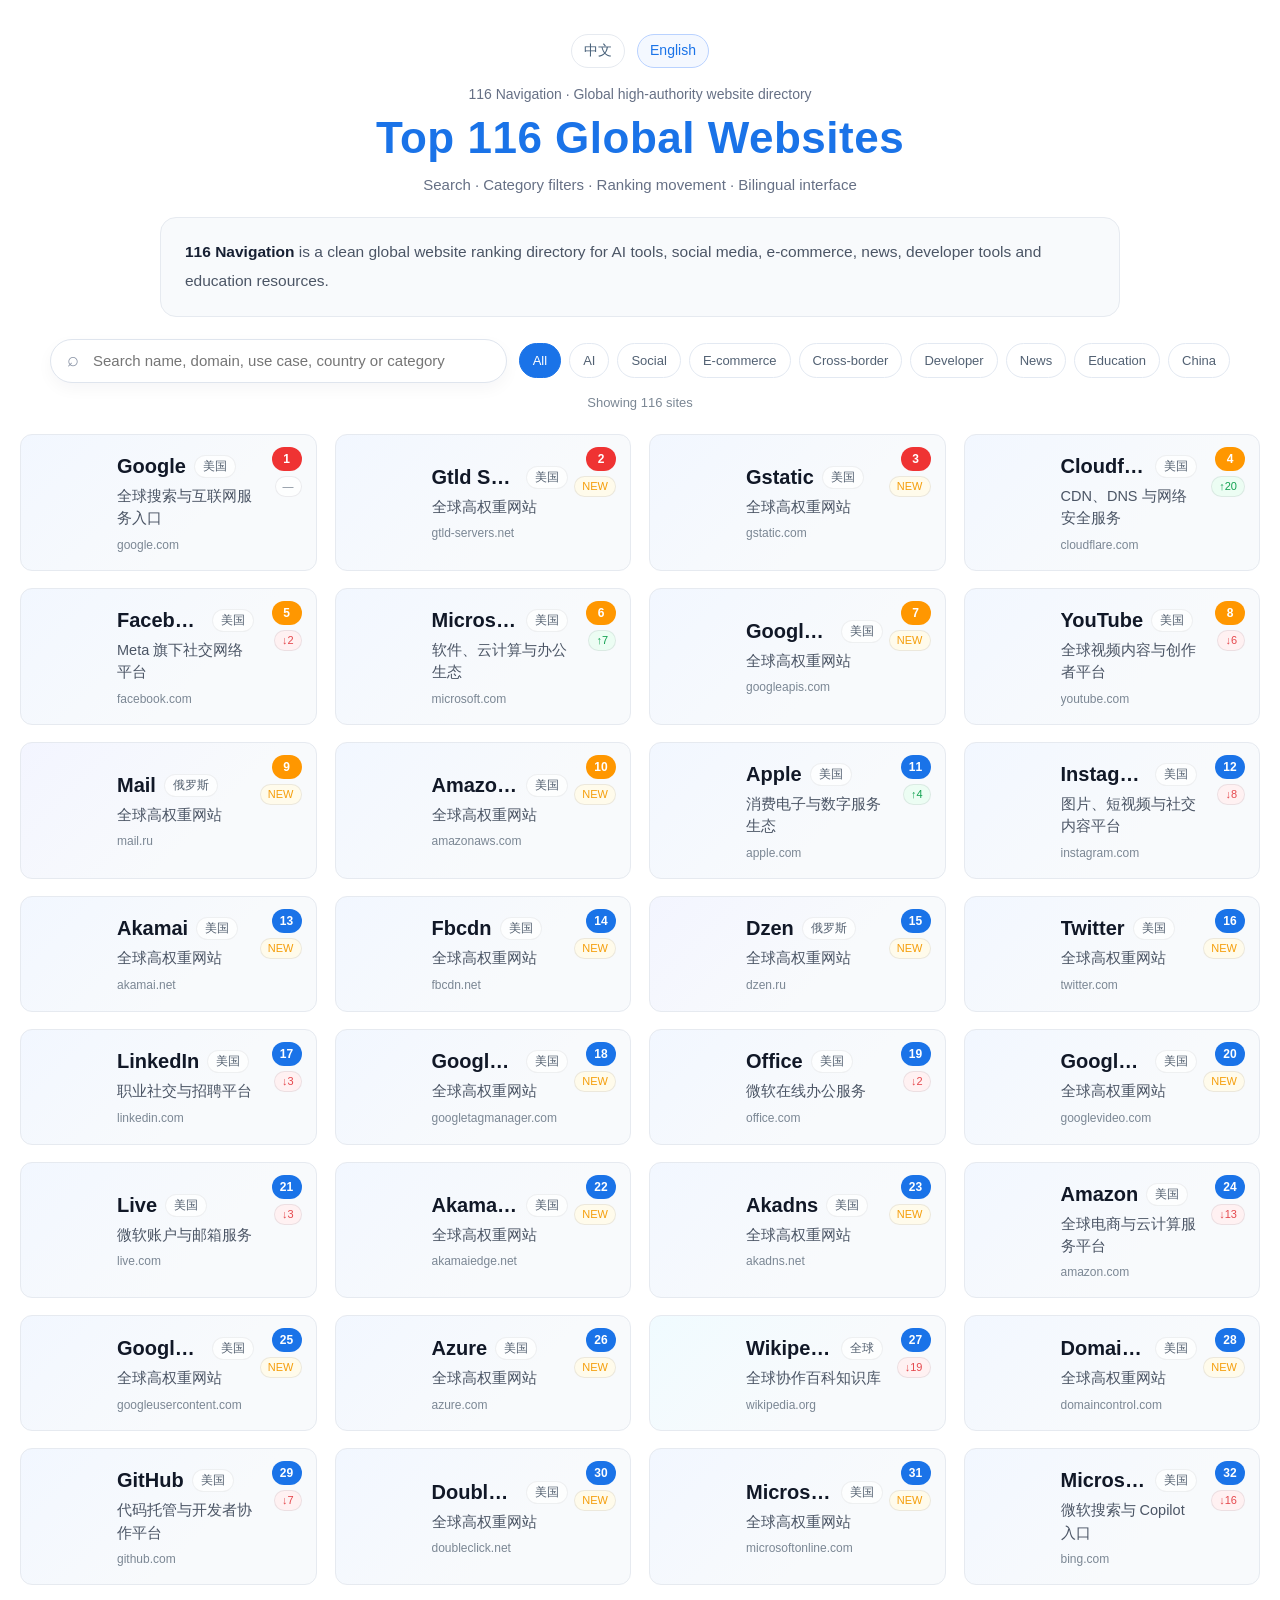
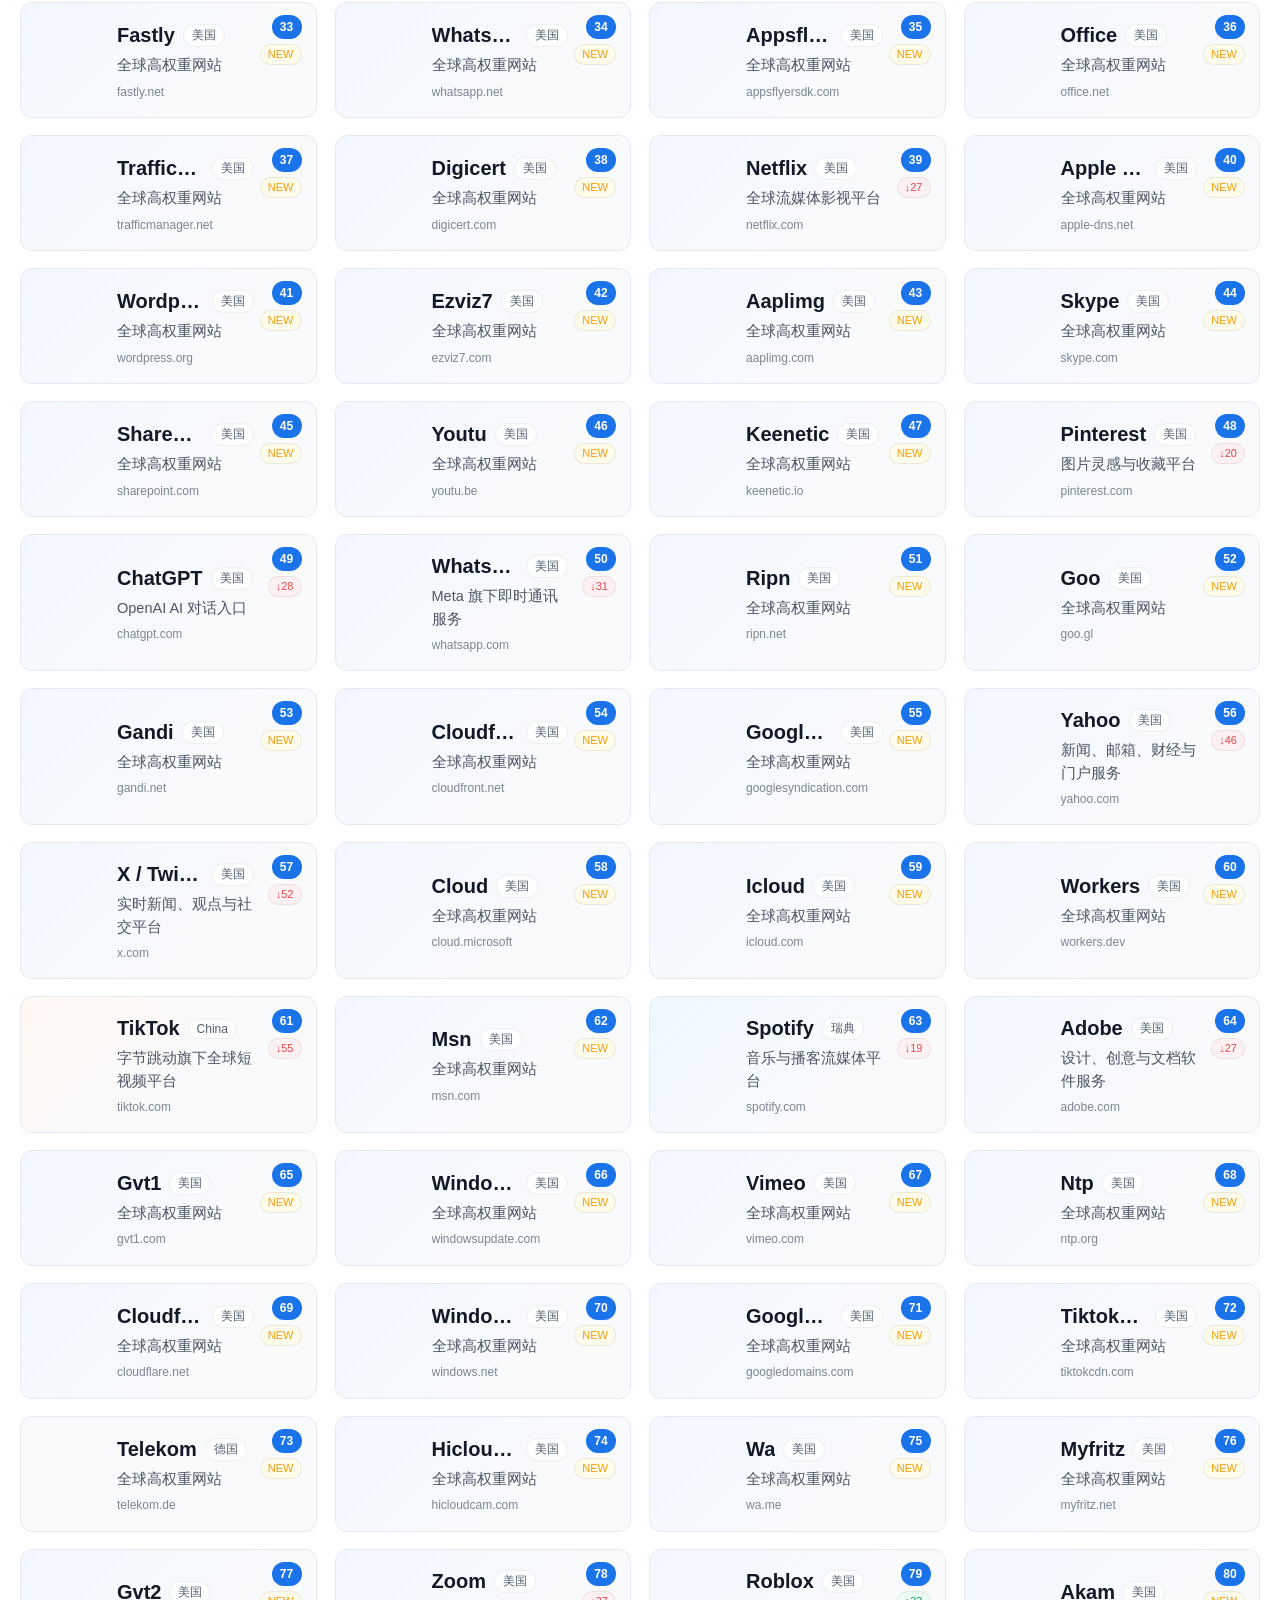
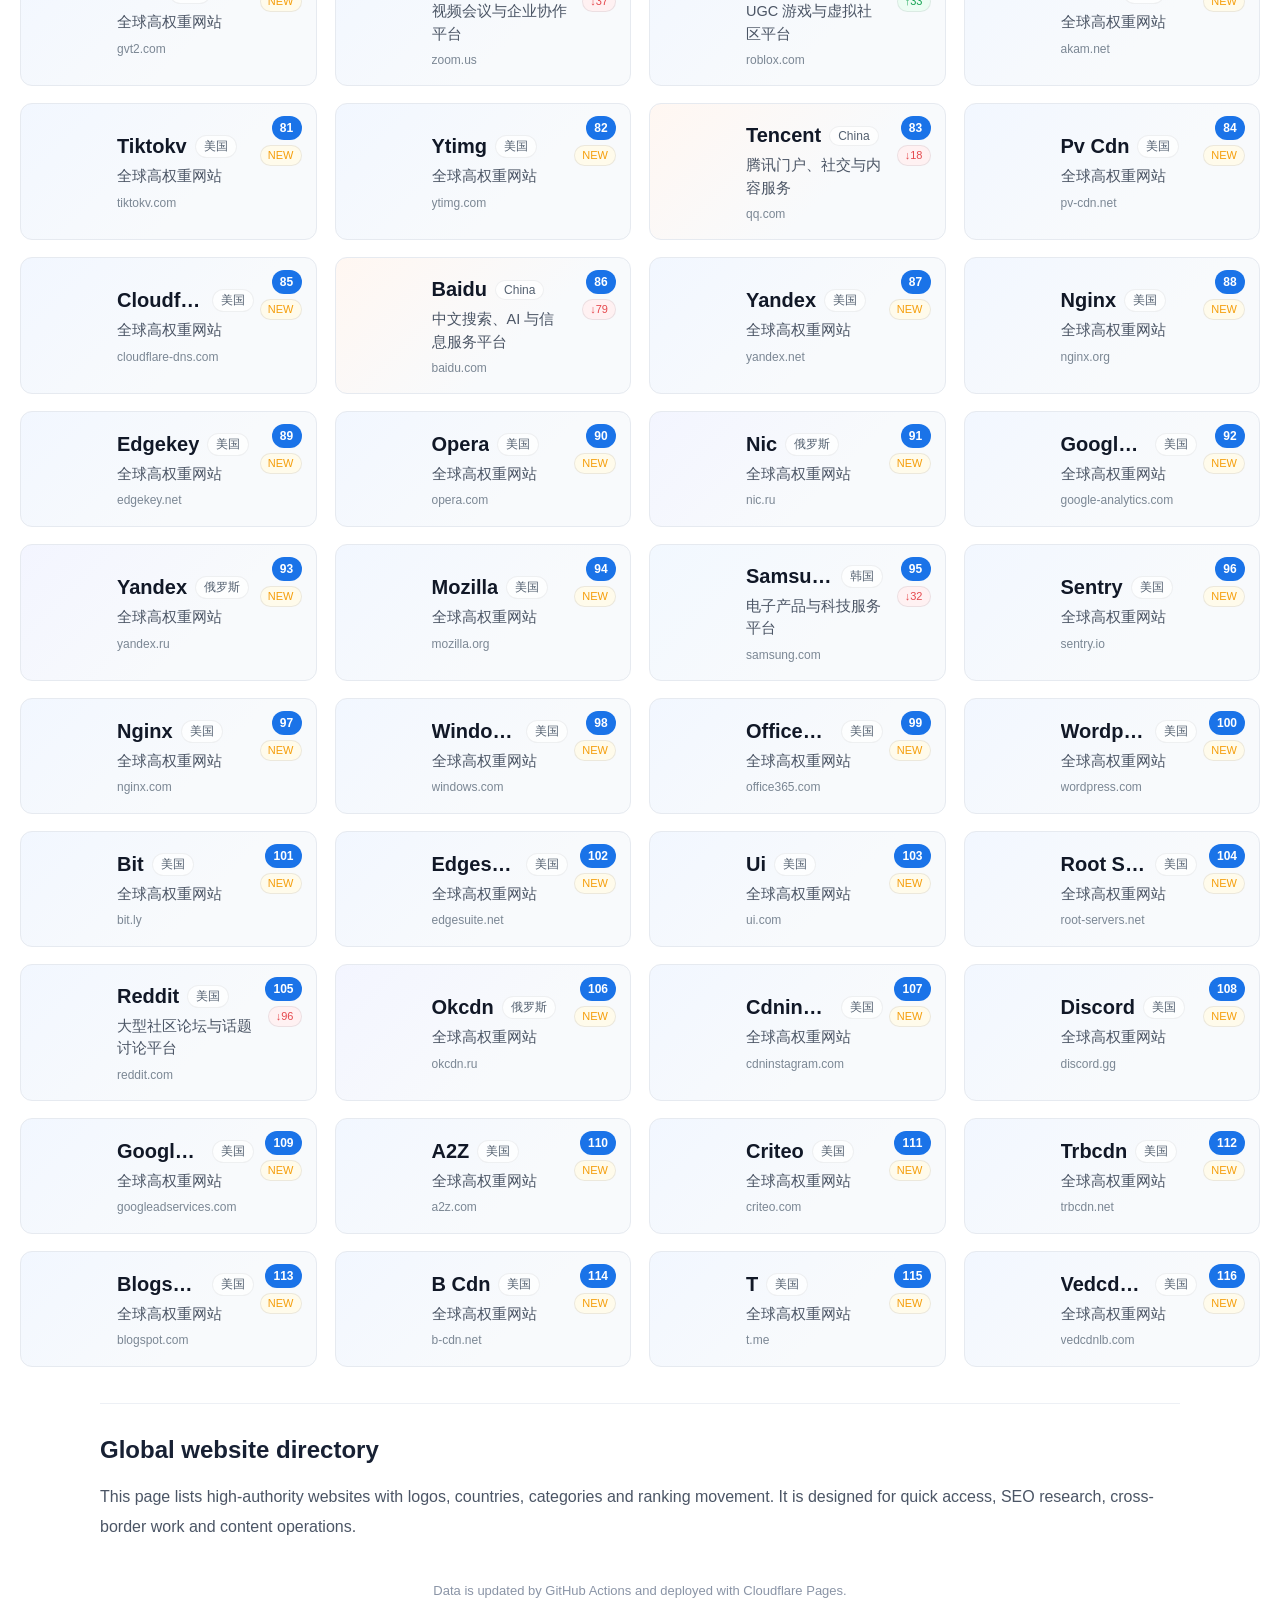
==== commit 499db7fa: "sync: update website content and assets" ====
--- a/en/index.html
+++ b/en/index.html
@@ -1 +1 @@
-<!DOCTYPE html><html lang="en"><head><meta charset="UTF-8"><meta name="viewport" content="width=device-width, initial-scale=1.0"><title>Top 116 Global Websites｜116 Navigation</title><meta name="description" content="A high-authority website directory with search, category filters and ranking changes."><meta name="robots" content="index,follow"><link rel="stylesheet" href="../style.css"></head><body><div class="wrap"><nav class="topbar"><a href="../index.html">中文</a><a href="index.html" class="active">English</a></nav><header class="header"><div class="eyebrow">116 Navigation · Global high-authority website directory</div><h1>Top 116 Global Websites</h1><div class="subtitle">Search · Category filters · Ranking movement · Bilingual interface</div></header><section class="intro"><strong>116 Navigation</strong> is a clean global website ranking directory for AI tools, social media, e-commerce, news, developer tools and education resources.</section><section class="controls"><div class="searchbox"><input id="siteSearch" placeholder="Search name, domain, use case, country or category"></div><div class="filters"><button class="filter-btn" data-filter="">All</button><button class="filter-btn" data-filter="AI">AI</button><button class="filter-btn" data-filter="社交">Social</button><button class="filter-btn" data-filter="电商">E-commerce</button><button class="filter-btn" data-filter="跨境电商">Cross-border</button><button class="filter-btn" data-filter="开发者">Developer</button><button class="filter-btn" data-filter="新闻">News</button><button class="filter-btn" data-filter="教育">Education</button><button class="filter-btn" data-filter="中国">China</button></div><div class="stats" id="stats"></div></section><main class="grid" id="grid"></main><section class="seo-section"><h2>Global website directory</h2><p>This page lists high-authority websites with logos, countries, categories and ranking movement. It is designed for quick access, SEO research, cross-border work and content operations.</p></section><footer class="footer">Data is updated by GitHub Actions and deployed with Cloudflare Pages.</footer></div><script>window.PAGE_FILTER="";window.SITES_PATH="../sites.json";</script><script src="../app.js"></script></body></html>+<!DOCTYPE html><html lang="en"><head><meta charset="UTF-8"><meta name="viewport" content="width=device-width, initial-scale=1.0"><title>Top 116 Global Websites｜116 Navigation</title><meta name="description" content="A high-authority website directory with search, category filters and ranking changes."><meta name="robots" content="index,follow"><meta name="theme-color" content="#1a73e8"><link rel="preconnect" href="https://www.google.com" crossorigin><link rel="dns-prefetch" href="https://www.google.com"><link rel="preload" as="fetch" href="../sites.json" crossorigin><meta property="og:type" content="website"><meta property="og:site_name" content="116 Navigation"><meta property="og:title" content="Top 116 Global Websites｜116 Navigation"><meta property="og:description" content="A high-authority website directory with search, category filters and ranking changes."><meta property="og:url" content="https://116.ccwu.cc/en/index.html"><meta property="og:locale" content="en_US"><meta name="twitter:card" content="summary"><link rel="canonical" href="https://116.ccwu.cc/en/index.html"><link rel="alternate" hreflang="zh-CN" href="https://116.ccwu.cc/"><link rel="alternate" hreflang="en" href="https://116.ccwu.cc/en/index.html"><link rel="icon" href="../favicon.svg" type="image/svg+xml"><link rel="apple-touch-icon" href="../favicon.svg"><link rel="manifest" href="../manifest.webmanifest"><link rel="stylesheet" href="../style.css"></head><body><div class="wrap"><nav class="topbar"><a href="../index.html">中文</a><a href="index.html" class="active">English</a></nav><header class="header"><div class="eyebrow">116 Navigation · Global high-authority website directory</div><h1>Top 116 Global Websites</h1><div class="subtitle">Search · Category filters · Ranking movement · Bilingual interface</div></header><section class="intro"><strong>116 Navigation</strong> is a clean global website ranking directory for AI tools, social media, e-commerce, news, developer tools and education resources.</section><section class="controls"><div class="searchbox"><input id="siteSearch" placeholder="Search name, domain, use case, country or category"></div><div class="filters"><button class="filter-btn" data-filter="">All</button><button class="filter-btn" data-filter="AI">AI</button><button class="filter-btn" data-filter="社交">Social</button><button class="filter-btn" data-filter="电商">E-commerce</button><button class="filter-btn" data-filter="跨境电商">Cross-border</button><button class="filter-btn" data-filter="开发者">Developer</button><button class="filter-btn" data-filter="新闻">News</button><button class="filter-btn" data-filter="教育">Education</button><button class="filter-btn" data-filter="中国">China</button></div><div class="stats" id="stats"></div></section><main class="grid" id="grid"></main><section class="seo-section"><h2>Global website directory</h2><p>This page lists high-authority websites with logos, countries, categories and ranking movement. It is designed for quick access, SEO research, cross-border work and content operations.</p></section><footer class="footer">Data is updated by GitHub Actions and deployed with Cloudflare Pages.</footer></div><script>window.PAGE_FILTER="";window.SITES_PATH="../sites.json";</script><script src="../app.js" defer></script></body></html>
--- a/style.css
+++ b/style.css
@@ -1,3 +1,177 @@
 *{margin:0;padding:0;box-sizing:border-box}
-:root{--blue:#1a73e8;--text:#172033;--muted:#667085;--line:#e6eaf0;--card:#f8fafc;--shadow:0 10px 28px rgba(16,35,75,.09);--green:#12a150;--red:#e5484d;--orange:#f59e0b}
-body{font-family:-apple-system,BlinkMacSystemFont,"Segoe UI",Roboto,"Microsoft YaHei",Arial,sans-serif;background:#fff;color:var(--text);min-height:100vh;padding:34px 20px 52px}.wrap{max-width:1840px;margin:0 auto}.topbar{display:flex;justify-content:center;gap:12px;flex-wrap:wrap;margin-bottom:18px}.topbar a{font-size:14px;color:#476079;text-decoration:none;padding:7px 12px;border:1px solid #e6eaf0;border-radius:999px;background:#fff}.topbar a:hover,.topbar a.active{color:#1a73e8;border-color:#b9d2ff;background:#f4f8ff}.header{text-align:center;margin:0 auto 24px}.eyebrow{font-size:14px;color:#667085;margin-bottom:12px}.header h1{font-size:44px;line-height:1.1;color:var(--blue);font-weight:800;letter-spacing:.5px}.subtitle{font-size:15px;color:#667085;margin-top:14px}.intro{max-width:960px;margin:18px auto 22px;font-size:15.5px;line-height:1.85;color:#4b5565;background:#f8fafc;border:1px solid #e6eaf0;border-radius:16px;padding:20px 24px}.intro strong{color:#172033}.controls{max-width:1180px;margin:0 auto 24px;display:flex;gap:12px;align-items:center;justify-content:center;flex-wrap:wrap}.searchbox{min-width:320px;max-width:520px;flex:1;position:relative}.searchbox input{width:100%;height:44px;border:1px solid #dfe5ee;border-radius:999px;padding:0 18px 0 42px;font-size:15px;outline:none;background:#fff;box-shadow:0 6px 16px rgba(15,23,42,.04)}.searchbox input:focus{border-color:#9fc2ff;box-shadow:0 0 0 4px rgba(26,115,232,.10)}.searchbox:before{content:'⌕';position:absolute;left:17px;top:9px;color:#8a94a6;font-size:20px}.filters{display:flex;gap:8px;flex-wrap:wrap;justify-content:center}.filter-btn{border:1px solid #e3e9f2;background:#fff;color:#526173;border-radius:999px;padding:9px 13px;font-size:13px;cursor:pointer}.filter-btn:hover,.filter-btn.active{color:#fff;background:#1a73e8;border-color:#1a73e8}.stats{width:100%;text-align:center;font-size:13px;color:#7b8794}.grid{display:grid;grid-template-columns:repeat(4,minmax(0,1fr));gap:17px 18px}.item{position:relative;display:flex;align-items:center;gap:16px;min-height:116px;border:1px solid var(--line);border-radius:12px;padding:18px 62px 18px 18px;background:var(--card);text-decoration:none;color:inherit;transition:.18s ease}.item:hover{transform:translateY(-2px);box-shadow:var(--shadow);border-color:#d7deea}.logo{width:62px;height:62px;border-radius:16px;background:#fff;border:1px solid rgba(0,0,0,.08);object-fit:contain;padding:8px;box-shadow:0 6px 16px rgba(15,23,42,.06);flex:0 0 62px}.rankbox{position:absolute;right:14px;top:12px;display:flex;flex-direction:column;align-items:flex-end;gap:5px}.rank{min-width:30px;height:24px;padding:0 8px;border-radius:999px;display:flex;align-items:center;justify-content:center;color:#fff;font-size:12px;font-weight:800;background:#1a73e8}.rank.top3{background:#ef3333}.rank.top10{background:#ff9700}.change{font-size:11px;line-height:1;border-radius:999px;padding:4px 7px;background:rgba(255,255,255,.75);border:1px solid rgba(15,23,42,.08);color:#7b8794}.change.up{color:var(--green);background:#ecfdf3}.change.down{color:var(--red);background:#fff1f2}.change.new{color:var(--orange);background:#fffbeb}.info{min-width:0;padding-top:2px}.name-row{display:flex;align-items:center;gap:8px;margin-bottom:7px;min-width:0}.name{font-size:20px;font-weight:800;color:#111827;white-space:nowrap;overflow:hidden;text-overflow:ellipsis}.badge{font-size:12px;border-radius:999px;padding:2px 8px;color:#536070;background:rgba(255,255,255,.72);border:1px solid rgba(15,23,42,.06);white-space:nowrap}.desc{font-size:14.5px;line-height:1.55;color:#4b5565;display:-webkit-box;-webkit-line-clamp:2;-webkit-box-orient:vertical;overflow:hidden}.domain{font-size:12px;color:#7b8794;margin-top:8px;white-space:nowrap;overflow:hidden;text-overflow:ellipsis}.seo-section{max-width:1080px;margin:36px auto 0;border-top:1px solid #edf0f5;padding-top:24px;color:#4b5565;line-height:1.85}.seo-section h2{font-size:24px;color:#172033;margin-bottom:10px}.seo-section h3{font-size:18px;color:#172033;margin:18px 0 6px}.seo-section ul{padding-left:22px}.footer{margin-top:42px;text-align:center;color:#8a94a6;font-size:13px}.item[data-country="中国"]{background:linear-gradient(135deg,#fff7f2,#f8fafc 62%)}.item[data-country="美国"]{background:linear-gradient(135deg,#f2f7ff,#f8fafc 62%)}.item[data-country="全球"]{background:linear-gradient(135deg,#f0fbff,#f8fafc 62%)}.item[data-country="英国"]{background:linear-gradient(135deg,#f8f3ff,#f8fafc 62%)}.item[data-country="日本"]{background:linear-gradient(135deg,#fff3f6,#f8fafc 62%)}.item[data-country="韩国"]{background:linear-gradient(135deg,#f2f8ff,#f8fafc 62%)}.item[data-country="俄罗斯"]{background:linear-gradient(135deg,#f3f5ff,#f8fafc 62%)}.item[data-country="加拿大"]{background:linear-gradient(135deg,#fff2f2,#f8fafc 62%)}.item[data-country="澳大利亚"]{background:linear-gradient(135deg,#f1fff7,#f8fafc 62%)}.item[data-country="新加坡"]{background:linear-gradient(135deg,#fff5f0,#f8fafc 62%)}.item[data-country="印度"]{background:linear-gradient(135deg,#fff9e8,#f8fafc 62%)}.item[data-country="荷兰"]{background:linear-gradient(135deg,#fff6ec,#f8fafc 62%)}.item[data-country="瑞典"]{background:linear-gradient(135deg,#eef8ff,#f8fafc 62%)}@media(max-width:1200px){.grid{grid-template-columns:repeat(3,1fr)}}@media(max-width:850px){.grid{grid-template-columns:repeat(2,1fr)}.header h1{font-size:36px}.searchbox{min-width:260px}}@media(max-width:560px){body{padding:24px 12px}.grid{grid-template-columns:1fr}.item{min-height:104px}.topbar{gap:8px}.topbar a{font-size:12px;padding:6px 9px}.intro{padding:16px}.header h1{font-size:32px}.controls{align-items:stretch}.searchbox{min-width:100%}.filter-btn{font-size:12px;padding:8px 10px}}
+html{scroll-behavior:smooth}
+
+:root{
+  --blue:#1a73e8;
+  --text:#172033;
+  --muted:#667085;
+  --line:#e6eaf0;
+  --card:#f8fafc;
+  --shadow:0 10px 28px rgba(16,35,75,.09);
+  --green:#12a150;
+  --red:#e5484d;
+  --orange:#f59e0b;
+  --bg:#fff;
+  --chip-bg:#fff;
+  --chip-text:#476079;
+}
+
+@media (prefers-color-scheme: dark){
+  :root{
+    --text:#e6e8ee;
+    --muted:#9aa4b2;
+    --line:#1f2733;
+    --card:#141a23;
+    --shadow:0 10px 28px rgba(0,0,0,.45);
+    --bg:#0b0f15;
+    --chip-bg:#141a23;
+    --chip-text:#c5cdd9;
+  }
+  body{background:var(--bg) !important;color:var(--text)}
+  .topbar a{background:var(--chip-bg);border-color:var(--line);color:var(--chip-text)}
+  .topbar a:hover,.topbar a.active{background:#1a2638;border-color:#28425f;color:#a9c8ff}
+  .searchbox input{background:#141a23;border-color:#283242;color:var(--text)}
+  .filter-btn{background:#141a23;border-color:#283242;color:#c5cdd9}
+  .item,.item[data-country]{background:#141a23 !important;border-color:#1f2733}
+  .name{color:#e6e8ee}
+  .desc{color:#b4bdcb}
+  .domain{color:#7e8a9b}
+  .intro,.seo-section{color:#b4bdcb}
+  .intro{background:#141a23;border-color:#1f2733}
+  .seo-section h2,.seo-section h3{color:#e6e8ee}
+  .logo{background:#1a2230;border-color:rgba(255,255,255,.06)}
+}
+
+:focus-visible{outline:2px solid #1a73e8;outline-offset:2px;border-radius:6px}
+
+body{
+  font-family:-apple-system,BlinkMacSystemFont,"Segoe UI",Roboto,"Microsoft YaHei",Arial,sans-serif;
+  background:#fff;
+  color:var(--text);
+  min-height:100vh;
+  padding:34px 20px 52px;
+}
+
+.wrap{max-width:1840px;margin:0 auto}
+
+.topbar{display:flex;justify-content:center;gap:12px;flex-wrap:wrap;margin-bottom:18px}
+.topbar a{font-size:14px;color:#476079;text-decoration:none;padding:7px 12px;border:1px solid #e6eaf0;border-radius:999px;background:#fff;transition:.15s ease}
+.topbar a:hover,.topbar a.active{color:#1a73e8;border-color:#b9d2ff;background:#f4f8ff}
+
+.header{text-align:center;margin:0 auto 24px}
+.eyebrow{font-size:14px;color:#667085;margin-bottom:12px}
+.header h1{font-size:44px;line-height:1.1;color:var(--blue);font-weight:800;letter-spacing:.5px}
+.subtitle{font-size:15px;color:#667085;margin-top:14px}
+
+.intro{
+  max-width:960px;margin:18px auto 22px;
+  font-size:15.5px;line-height:1.85;color:#4b5565;
+  background:#f8fafc;border:1px solid #e6eaf0;border-radius:16px;
+  padding:20px 24px;
+}
+.intro strong{color:#172033}
+
+.controls{max-width:1180px;margin:0 auto 24px;display:flex;gap:12px;align-items:center;justify-content:center;flex-wrap:wrap}
+
+.searchbox{min-width:320px;max-width:520px;flex:1;position:relative}
+.searchbox input{
+  width:100%;height:44px;
+  border:1px solid #dfe5ee;border-radius:999px;
+  padding:0 18px 0 42px;font-size:15px;outline:none;background:#fff;
+  box-shadow:0 6px 16px rgba(15,23,42,.04);
+  transition:.15s ease;
+}
+.searchbox input:focus{border-color:#9fc2ff;box-shadow:0 0 0 4px rgba(26,115,232,.10)}
+.searchbox::before{content:'⌕';position:absolute;left:17px;top:9px;color:#8a94a6;font-size:20px}
+
+.filters{display:flex;gap:8px;flex-wrap:wrap;justify-content:center}
+.filter-btn{
+  border:1px solid #e3e9f2;background:#fff;color:#526173;
+  border-radius:999px;padding:9px 13px;font-size:13px;cursor:pointer;
+  transition:.15s ease;
+}
+.filter-btn:hover,.filter-btn.active{color:#fff;background:#1a73e8;border-color:#1a73e8}
+
+.stats{width:100%;text-align:center;font-size:13px;color:#7b8794}
+
+.grid{display:grid;grid-template-columns:repeat(4,minmax(0,1fr));gap:17px 18px}
+
+.item{
+  position:relative;display:flex;align-items:center;gap:16px;
+  min-height:116px;
+  border:1px solid var(--line);border-radius:12px;
+  padding:18px 62px 18px 18px;
+  background:var(--card);text-decoration:none;color:inherit;
+  transition:.18s ease;
+}
+.item:hover{transform:translateY(-2px);box-shadow:var(--shadow);border-color:#d7deea}
+
+.logo{
+  width:62px;height:62px;border-radius:16px;
+  background:#fff;border:1px solid rgba(0,0,0,.08);
+  object-fit:contain;padding:8px;
+  box-shadow:0 6px 16px rgba(15,23,42,.06);
+  flex:0 0 62px;
+}
+
+.rankbox{position:absolute;right:14px;top:12px;display:flex;flex-direction:column;align-items:flex-end;gap:5px}
+.rank{
+  min-width:30px;height:24px;padding:0 8px;border-radius:999px;
+  display:flex;align-items:center;justify-content:center;
+  color:#fff;font-size:12px;font-weight:800;background:#1a73e8;
+}
+.rank.top3{background:#ef3333}
+.rank.top10{background:#ff9700}
+
+.change{font-size:11px;line-height:1;border-radius:999px;padding:4px 7px;background:rgba(255,255,255,.75);border:1px solid rgba(15,23,42,.08);color:#7b8794}
+.change.up{color:var(--green);background:#ecfdf3}
+.change.down{color:var(--red);background:#fff1f2}
+.change.new{color:var(--orange);background:#fffbeb}
+
+.info{min-width:0;padding-top:2px}
+.name-row{display:flex;align-items:center;gap:8px;margin-bottom:7px;min-width:0}
+.name{font-size:20px;font-weight:800;color:#111827;white-space:nowrap;overflow:hidden;text-overflow:ellipsis}
+.badge{font-size:12px;border-radius:999px;padding:2px 8px;color:#536070;background:rgba(255,255,255,.72);border:1px solid rgba(15,23,42,.06);white-space:nowrap}
+.desc{font-size:14.5px;line-height:1.55;color:#4b5565;display:-webkit-box;-webkit-line-clamp:2;-webkit-box-orient:vertical;overflow:hidden}
+.domain{font-size:12px;color:#7b8794;margin-top:8px;white-space:nowrap;overflow:hidden;text-overflow:ellipsis}
+
+.seo-section{max-width:1080px;margin:36px auto 0;border-top:1px solid #edf0f5;padding-top:24px;color:#4b5565;line-height:1.85}
+.seo-section h2{font-size:24px;color:#172033;margin-bottom:10px}
+.seo-section h3{font-size:18px;color:#172033;margin:18px 0 6px}
+.seo-section ul{padding-left:22px}
+
+.footer{margin-top:42px;text-align:center;color:#8a94a6;font-size:13px}
+
+/* 国家色调装饰 */
+.item[data-country="中国"]{background:linear-gradient(135deg,#fff7f2,#f8fafc 62%)}
+.item[data-country="美国"]{background:linear-gradient(135deg,#f2f7ff,#f8fafc 62%)}
+.item[data-country="全球"]{background:linear-gradient(135deg,#f0fbff,#f8fafc 62%)}
+.item[data-country="英国"]{background:linear-gradient(135deg,#f8f3ff,#f8fafc 62%)}
+.item[data-country="日本"]{background:linear-gradient(135deg,#fff3f6,#f8fafc 62%)}
+.item[data-country="韩国"]{background:linear-gradient(135deg,#f2f8ff,#f8fafc 62%)}
+.item[data-country="俄罗斯"]{background:linear-gradient(135deg,#f3f5ff,#f8fafc 62%)}
+.item[data-country="加拿大"]{background:linear-gradient(135deg,#fff2f2,#f8fafc 62%)}
+.item[data-country="澳大利亚"]{background:linear-gradient(135deg,#f1fff7,#f8fafc 62%)}
+.item[data-country="新加坡"]{background:linear-gradient(135deg,#fff5f0,#f8fafc 62%)}
+.item[data-country="印度"]{background:linear-gradient(135deg,#fff9e8,#f8fafc 62%)}
+.item[data-country="荷兰"]{background:linear-gradient(135deg,#fff6ec,#f8fafc 62%)}
+.item[data-country="瑞典"]{background:linear-gradient(135deg,#eef8ff,#f8fafc 62%)}
+
+@media(max-width:1200px){.grid{grid-template-columns:repeat(3,1fr)}}
+@media(max-width:850px){
+  .grid{grid-template-columns:repeat(2,1fr)}
+  .header h1{font-size:36px}
+  .searchbox{min-width:260px}
+}
+@media(max-width:560px){
+  body{padding:24px 12px}
+  .grid{grid-template-columns:1fr}
+  .item{min-height:104px}
+  .topbar{gap:8px}
+  .topbar a{font-size:12px;padding:6px 9px}
+  .intro{padding:16px}
+  .header h1{font-size:32px}
+  .controls{align-items:stretch}
+  .searchbox{min-width:100%}
+  .filter-btn{font-size:12px;padding:8px 10px}
+}
